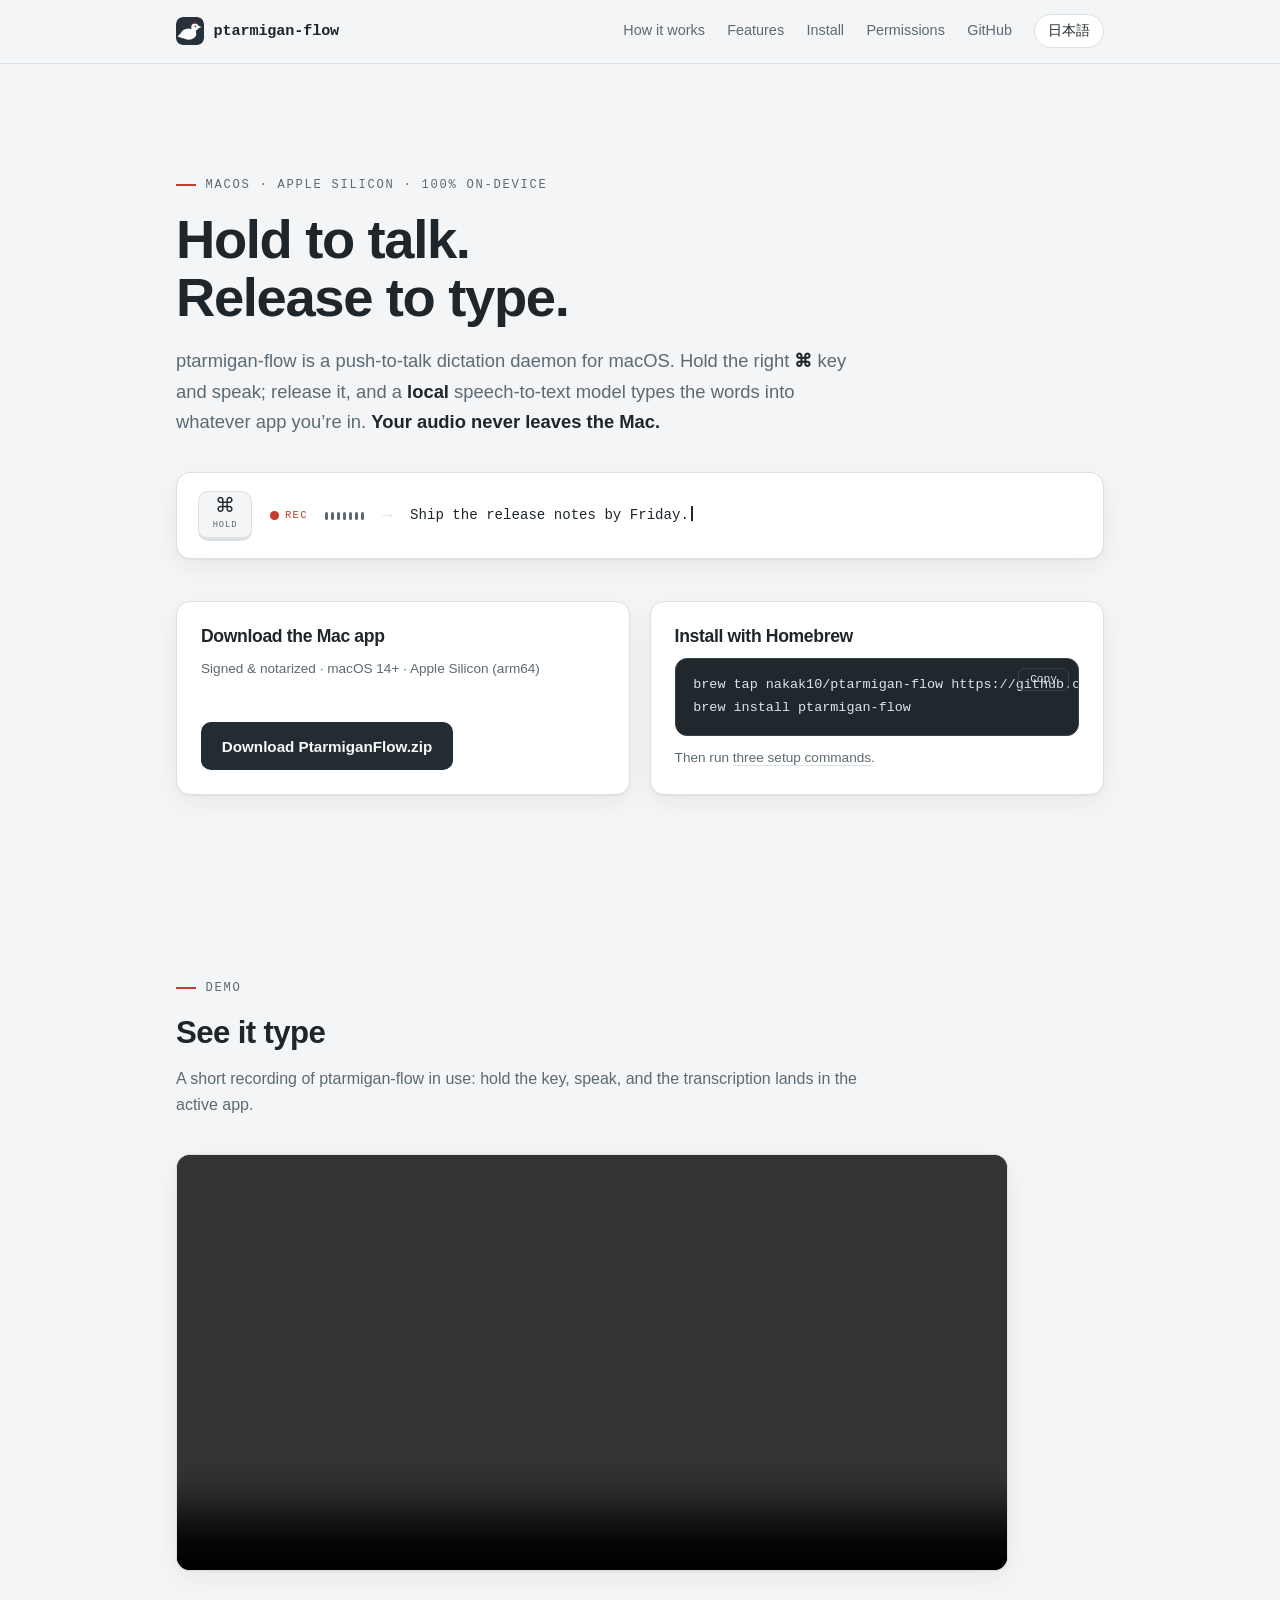
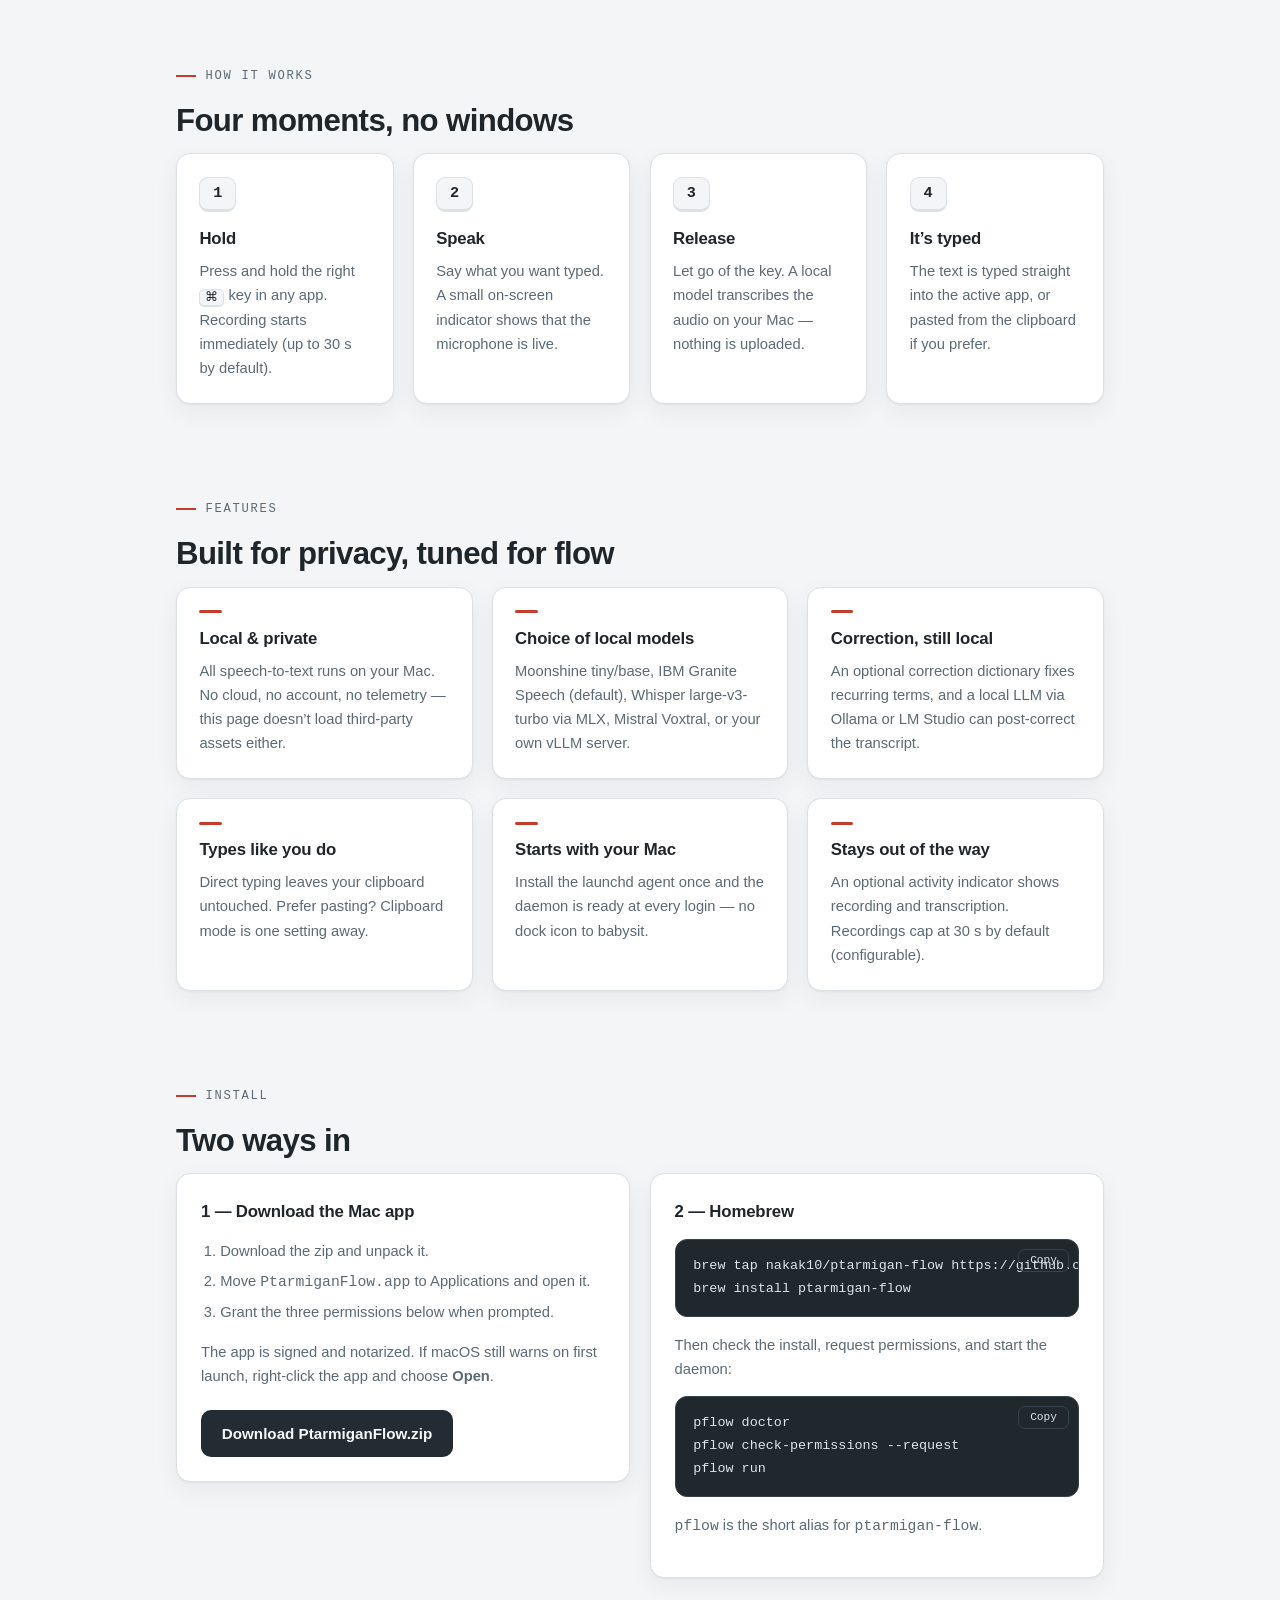
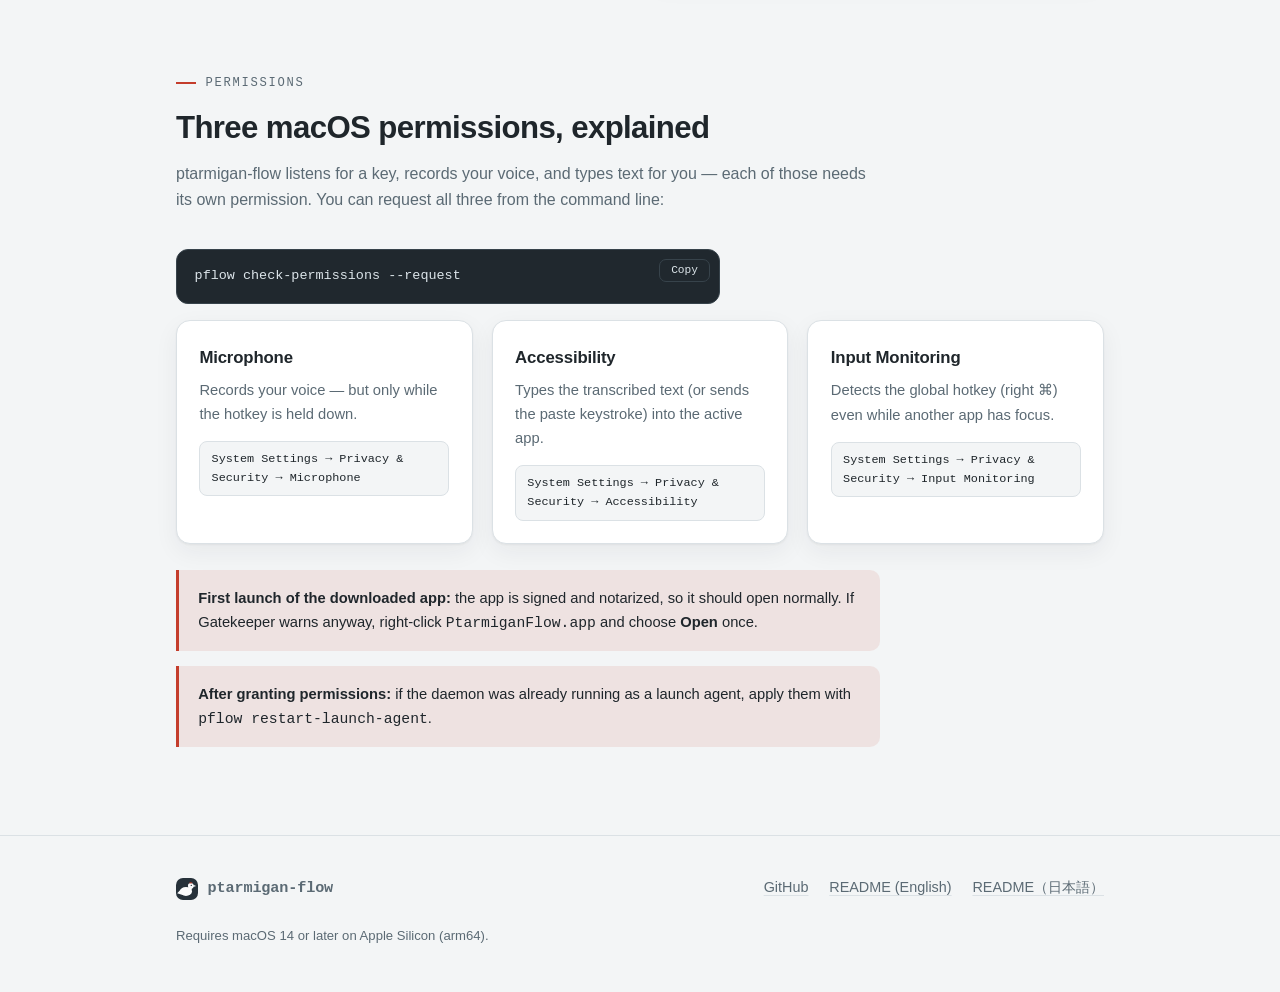
==== site/index.html @ 95426eaf "feat: add distribution site and macOS app release workflow" ====
<!DOCTYPE html>
<html lang="en">
<head>
  <meta charset="utf-8">
  <meta name="viewport" content="width=device-width, initial-scale=1">
  <title>ptarmigan-flow — push-to-talk dictation for macOS, fully on-device</title>
  <meta name="description" content="Hold a key, speak, release — a local speech-to-text model types the words into the active app. Push-to-talk dictation for macOS on Apple Silicon. Audio never leaves your Mac.">
  <meta property="og:title" content="ptarmigan-flow — push-to-talk dictation for macOS">
  <meta property="og:description" content="Hold a key, speak, release — a local speech-to-text model types the words into the active app. Audio never leaves your Mac.">
  <meta name="theme-color" media="(prefers-color-scheme: light)" content="#f3f5f6">
  <meta name="theme-color" media="(prefers-color-scheme: dark)" content="#14181b">
  <link rel="alternate" hreflang="ja" href="./ja.html">
  <link rel="alternate" hreflang="en" href="./index.html">
  <link rel="icon" type="image/svg+xml" href="./favicon.svg">
  <link rel="stylesheet" href="./styles.css">
</head>
<body>
  <a class="skip-link" href="#main">Skip to content</a>

  <header class="site-header">
    <div class="wrap header-inner">
      <a class="brand" href="./index.html">
        <svg class="logo-badge" width="28" height="28" viewBox="0 0 64 64" role="img" aria-label="ptarmigan-flow logo">
          <rect width="64" height="64" rx="14" fill="var(--badge)"/>
          <g fill="var(--badge-bird)">
            <ellipse cx="29" cy="39" rx="17.5" ry="13"/>
            <circle cx="43" cy="23" r="8.2"/>
            <path d="M31 31 L47 21 L45 37 Z"/>
            <path d="M50 19.5 L58.5 23 L50 26.5 Z"/>
            <path d="M14.5 33 L3.5 44.5 L17 49 Z"/>
          </g>
          <circle cx="44.5" cy="21.5" r="1.9" fill="var(--badge)"/>
          <path d="M37.5 14.6 Q43 10.2 48.5 14.6 Q43 17.2 37.5 14.6 Z" fill="var(--comb)"/>
        </svg>
        <span class="brand-name">ptarmigan-flow</span>
      </a>
      <nav class="site-nav" aria-label="Main">
        <a class="nav-section" href="#how">How it works</a>
        <a class="nav-section" href="#features">Features</a>
        <a class="nav-section" href="#install">Install</a>
        <a class="nav-section" href="#permissions">Permissions</a>
        <a href="https://github.com/NAKAK10/ptarmigan-flow">GitHub</a>
        <a class="lang-switch" href="./ja.html" hreflang="ja" lang="ja">日本語</a>
      </nav>
    </div>
  </header>

  <main id="main">
    <section class="hero">
      <div class="wrap">
        <p class="eyebrow">macOS · Apple Silicon · 100% on-device</p>
        <h1>Hold to talk.<br>Release to type.</h1>
        <p class="lede">ptarmigan-flow is a push-to-talk dictation daemon for macOS. Hold the right <strong>&#8984;</strong> key and speak; release it, and a <strong>local</strong> speech-to-text model types the words into whatever app you&rsquo;re in. <strong>Your audio never leaves the Mac.</strong></p>

        <div class="flow-strip" aria-hidden="true">
          <span class="keycap"><span class="keycap-glyph">&#8984;</span><span class="keycap-label">hold</span></span>
          <span class="rec"><span class="rec-dot"></span>REC</span>
          <span class="wave"><i></i><i></i><i></i><i></i><i></i><i></i><i></i></span>
          <span class="flow-arrow">&#8594;</span>
          <span class="typed"><span class="typed-text">Ship the release notes by Friday.</span><span class="caret"></span></span>
        </div>

        <div class="cta-grid">
          <div class="cta-card">
            <h2 class="cta-title">Download the Mac app</h2>
            <p class="cta-note">Signed &amp; notarized · macOS 14+ · Apple Silicon (arm64)</p>
            <a class="btn" href="https://github.com/NAKAK10/ptarmigan-flow/releases/latest/download/PtarmiganFlow-macos-arm64.zip">Download PtarmiganFlow.zip</a>
          </div>
          <div class="cta-card">
            <h2 class="cta-title">Install with Homebrew</h2>
            <div class="cmd">
              <pre><code>brew tap nakak10/ptarmigan-flow https://github.com/NAKAK10/ptarmigan-flow
brew install ptarmigan-flow</code></pre>
              <button type="button" class="copy-btn" data-done="Copied">Copy</button>
            </div>
            <p class="cta-note">Then run <a href="#install">three setup commands</a>.</p>
          </div>
        </div>
      </div>
    </section>

    <section class="section" id="demo">
      <div class="wrap">
        <p class="eyebrow">Demo</p>
        <h2>See it type</h2>
        <p class="section-intro">A short recording of ptarmigan-flow in use: hold the key, speak, and the transcription lands in the active app.</p>
        <video class="demo-video" controls preload="metadata" playsinline>
          <source src="./assets/usage-sample.mp4" type="video/mp4">
          Your browser can&rsquo;t play this video. You can watch it on <a href="https://github.com/NAKAK10/ptarmigan-flow">GitHub</a>.
        </video>
      </div>
    </section>

    <section class="section" id="how">
      <div class="wrap">
        <p class="eyebrow">How it works</p>
        <h2>Four moments, no windows</h2>
        <ol class="steps">
          <li>
            <span class="step-num" aria-hidden="true">1</span>
            <h3>Hold</h3>
            <p>Press and hold the right <kbd>&#8984;</kbd> key in any app. Recording starts immediately (up to 30&nbsp;s by default).</p>
          </li>
          <li>
            <span class="step-num" aria-hidden="true">2</span>
            <h3>Speak</h3>
            <p>Say what you want typed. A small on-screen indicator shows that the microphone is live.</p>
          </li>
          <li>
            <span class="step-num" aria-hidden="true">3</span>
            <h3>Release</h3>
            <p>Let go of the key. A local model transcribes the audio on your Mac &mdash; nothing is uploaded.</p>
          </li>
          <li>
            <span class="step-num" aria-hidden="true">4</span>
            <h3>It&rsquo;s typed</h3>
            <p>The text is typed straight into the active app, or pasted from the clipboard if you prefer.</p>
          </li>
        </ol>
      </div>
    </section>

    <section class="section" id="features">
      <div class="wrap">
        <p class="eyebrow">Features</p>
        <h2>Built for privacy, tuned for flow</h2>
        <div class="features">
          <div class="feature">
            <h3>Local &amp; private</h3>
            <p>All speech-to-text runs on your Mac. No cloud, no account, no telemetry &mdash; this page doesn&rsquo;t load third-party assets either.</p>
          </div>
          <div class="feature">
            <h3>Choice of local models</h3>
            <p>Moonshine tiny/base, IBM Granite Speech (default), Whisper large-v3-turbo via MLX, Mistral Voxtral, or your own vLLM server.</p>
          </div>
          <div class="feature">
            <h3>Correction, still local</h3>
            <p>An optional correction dictionary fixes recurring terms, and a local LLM via Ollama or LM&nbsp;Studio can post-correct the transcript.</p>
          </div>
          <div class="feature">
            <h3>Types like you do</h3>
            <p>Direct typing leaves your clipboard untouched. Prefer pasting? Clipboard mode is one setting away.</p>
          </div>
          <div class="feature">
            <h3>Starts with your Mac</h3>
            <p>Install the launchd agent once and the daemon is ready at every login &mdash; no dock icon to babysit.</p>
          </div>
          <div class="feature">
            <h3>Stays out of the way</h3>
            <p>An optional activity indicator shows recording and transcription. Recordings cap at 30&nbsp;s by default (configurable).</p>
          </div>
        </div>
      </div>
    </section>

    <section class="section" id="install">
      <div class="wrap">
        <p class="eyebrow">Install</p>
        <h2>Two ways in</h2>
        <div class="install-grid">
          <div class="install-card">
            <h3>1 &mdash; Download the Mac app</h3>
            <ol>
              <li>Download the zip and unpack it.</li>
              <li>Move <code>PtarmiganFlow.app</code> to Applications and open it.</li>
              <li>Grant the three permissions below when prompted.</li>
            </ol>
            <p>The app is signed and notarized. If macOS still warns on first launch, right-click the app and choose <strong>Open</strong>.</p>
            <a class="btn" href="https://github.com/NAKAK10/ptarmigan-flow/releases/latest/download/PtarmiganFlow-macos-arm64.zip">Download PtarmiganFlow.zip</a>
          </div>
          <div class="install-card">
            <h3>2 &mdash; Homebrew</h3>
            <div class="cmd">
              <pre><code>brew tap nakak10/ptarmigan-flow https://github.com/NAKAK10/ptarmigan-flow
brew install ptarmigan-flow</code></pre>
              <button type="button" class="copy-btn" data-done="Copied">Copy</button>
            </div>
            <p>Then check the install, request permissions, and start the daemon:</p>
            <div class="cmd">
              <pre><code>pflow doctor
pflow check-permissions --request
pflow run</code></pre>
              <button type="button" class="copy-btn" data-done="Copied">Copy</button>
            </div>
            <p><code>pflow</code> is the short alias for <code>ptarmigan-flow</code>.</p>
          </div>
        </div>
      </div>
    </section>

    <section class="section" id="permissions">
      <div class="wrap">
        <p class="eyebrow">Permissions</p>
        <h2>Three macOS permissions, explained</h2>
        <p class="section-intro">ptarmigan-flow listens for a key, records your voice, and types text for you &mdash; each of those needs its own permission. You can request all three from the command line:</p>
        <div class="cmd perm-cmd">
          <pre><code>pflow check-permissions --request</code></pre>
          <button type="button" class="copy-btn" data-done="Copied">Copy</button>
        </div>
        <div class="perm-grid">
          <div class="perm-card">
            <h3>Microphone</h3>
            <p>Records your voice &mdash; but only while the hotkey is held down.</p>
            <span class="settings-path">System Settings &#8594; Privacy &amp; Security &#8594; Microphone</span>
          </div>
          <div class="perm-card">
            <h3>Accessibility</h3>
            <p>Types the transcribed text (or sends the paste keystroke) into the active app.</p>
            <span class="settings-path">System Settings &#8594; Privacy &amp; Security &#8594; Accessibility</span>
          </div>
          <div class="perm-card">
            <h3>Input Monitoring</h3>
            <p>Detects the global hotkey (right <kbd>&#8984;</kbd>) even while another app has focus.</p>
            <span class="settings-path">System Settings &#8594; Privacy &amp; Security &#8594; Input Monitoring</span>
          </div>
        </div>
        <div class="note">
          <p><strong>First launch of the downloaded app:</strong> the app is signed and notarized, so it should open normally. If Gatekeeper warns anyway, right-click <code>PtarmiganFlow.app</code> and choose <strong>Open</strong> once.</p>
        </div>
        <div class="note">
          <p><strong>After granting permissions:</strong> if the daemon was already running as a launch agent, apply them with <code>pflow restart-launch-agent</code>.</p>
        </div>
      </div>
    </section>
  </main>

  <footer class="site-footer">
    <div class="wrap footer-inner">
      <div class="footer-brand">
        <svg class="logo-badge" width="22" height="22" viewBox="0 0 64 64" aria-hidden="true">
          <rect width="64" height="64" rx="14" fill="var(--badge)"/>
          <g fill="var(--badge-bird)">
            <ellipse cx="29" cy="39" rx="17.5" ry="13"/>
            <circle cx="43" cy="23" r="8.2"/>
            <path d="M31 31 L47 21 L45 37 Z"/>
            <path d="M50 19.5 L58.5 23 L50 26.5 Z"/>
            <path d="M14.5 33 L3.5 44.5 L17 49 Z"/>
          </g>
          <circle cx="44.5" cy="21.5" r="1.9" fill="var(--badge)"/>
          <path d="M37.5 14.6 Q43 10.2 48.5 14.6 Q43 17.2 37.5 14.6 Z" fill="var(--comb)"/>
        </svg>
        <span class="brand-name">ptarmigan-flow</span>
      </div>
      <ul class="footer-links">
        <li><a href="https://github.com/NAKAK10/ptarmigan-flow">GitHub</a></li>
        <li><a href="https://github.com/NAKAK10/ptarmigan-flow/blob/main/README.md">README (English)</a></li>
        <li><a href="https://github.com/NAKAK10/ptarmigan-flow/blob/main/README.ja.md" hreflang="ja">README（日本語）</a></li>
      </ul>
      <p class="footer-note">Requires macOS 14 or later on Apple Silicon (arm64).</p>
    </div>
  </footer>

  <script src="./script.js"></script>
</body>
</html>
---- site/styles.css ----
/* ptarmigan-flow — landing page styles
   Palette: snowfield / granite / slate, one accent: the ptarmigan's red eye-comb.
   No frameworks, no webfonts, no third-party anything. */

:root {
  --snow: #f3f5f6;
  --paper: #ffffff;
  --ink: #1f262b;
  --slate: #5b6a74;
  --scree: #dbe1e5;
  --comb: #c43d2c;
  --comb-soft: rgba(196, 61, 44, 0.1);
  --btn-bg: #232c33;
  --btn-fg: #f6f8f9;
  --code-bg: #20282e;
  --code-fg: #dce5ea;
  --code-line: #37434b;
  --badge: #26313a;
  --badge-bird: #fafbfc;
  --card-shadow: 0 1px 2px rgba(31, 38, 43, 0.05), 0 8px 24px rgba(31, 38, 43, 0.06);
  --font-sans: -apple-system, BlinkMacSystemFont, "Segoe UI", "Hiragino Sans",
    "Hiragino Kaku Gothic ProN", "Yu Gothic UI", Meiryo, sans-serif;
  --font-mono: ui-monospace, "SF Mono", SFMono-Regular, Menlo, Consolas, monospace;
}

@media (prefers-color-scheme: dark) {
  :root {
    --snow: #14181b;
    --paper: #1c2226;
    --ink: #e8ecee;
    --slate: #93a1aa;
    --scree: #2b343b;
    --comb: #e0563f;
    --comb-soft: rgba(224, 86, 63, 0.14);
    --btn-bg: #e8ecee;
    --btn-fg: #161a1d;
    --code-bg: #11161a;
    --code-fg: #d5dee3;
    --code-line: #2b343b;
    --badge: #33414c;
    --badge-bird: #fafbfc;
    --card-shadow: 0 1px 2px rgba(0, 0, 0, 0.4), 0 8px 24px rgba(0, 0, 0, 0.35);
  }
}

* {
  box-sizing: border-box;
}

html {
  scroll-behavior: smooth;
}

body {
  margin: 0;
  background: var(--snow);
  color: var(--ink);
  font-family: var(--font-sans);
  font-size: 1rem;
  line-height: 1.65;
  -webkit-font-smoothing: antialiased;
  text-rendering: optimizeLegibility;
}

a {
  color: inherit;
  text-decoration: underline;
  text-decoration-color: var(--scree);
  text-underline-offset: 0.2em;
}

a:hover {
  text-decoration-color: var(--comb);
}

:focus-visible {
  outline: 2px solid var(--comb);
  outline-offset: 3px;
  border-radius: 4px;
}

code,
pre,
kbd {
  font-family: var(--font-mono);
}

.wrap {
  max-width: 62rem;
  margin-inline: auto;
  padding-inline: clamp(1.1rem, 4vw, 2rem);
}

.skip-link {
  position: absolute;
  left: -200vw;
  top: 0.5rem;
  background: var(--paper);
  padding: 0.5rem 1rem;
  border-radius: 8px;
  z-index: 10;
}

.skip-link:focus {
  left: 0.5rem;
}

/* ---------- header ---------- */

.site-header {
  border-bottom: 1px solid var(--scree);
  background: var(--snow);
}

.header-inner {
  display: flex;
  align-items: center;
  justify-content: space-between;
  gap: 1rem;
  padding-block: 0.9rem;
}

.brand {
  display: inline-flex;
  align-items: center;
  gap: 0.6rem;
  text-decoration: none;
}

.brand-name {
  font-family: var(--font-mono);
  font-size: 0.95rem;
  font-weight: 600;
  letter-spacing: -0.01em;
}

.logo-badge {
  display: block;
  border-radius: 7px;
}

.site-nav {
  display: flex;
  align-items: center;
  gap: clamp(0.8rem, 2.2vw, 1.4rem);
  font-size: 0.9rem;
}

.site-nav a {
  text-decoration: none;
  color: var(--slate);
}

.site-nav a:hover {
  color: var(--ink);
}

.lang-switch {
  border: 1px solid var(--scree);
  border-radius: 999px;
  padding: 0.25rem 0.8rem;
  color: var(--ink) !important;
  background: var(--paper);
}

.lang-switch:hover {
  border-color: var(--comb);
}

@media (max-width: 720px) {
  .site-nav .nav-section {
    display: none;
  }
}

/* ---------- shared section chrome ---------- */

.section {
  padding-block: clamp(3rem, 8vw, 5.5rem);
}

.section + .section {
  padding-top: 0;
}

.eyebrow {
  display: inline-flex;
  align-items: center;
  gap: 0.6rem;
  margin: 0 0 1rem;
  font-family: var(--font-mono);
  font-size: 0.76rem;
  font-weight: 500;
  letter-spacing: 0.14em;
  text-transform: uppercase;
  color: var(--slate);
}

.eyebrow::before {
  content: "";
  width: 1.25rem;
  height: 2px;
  background: var(--comb);
}

h1 {
  margin: 0 0 1.2rem;
  font-size: clamp(2.15rem, 6.5vw, 3.4rem);
  font-weight: 750;
  letter-spacing: -0.025em;
  line-height: 1.07;
}

h2 {
  margin: 0 0 0.9rem;
  font-size: clamp(1.45rem, 3.5vw, 1.95rem);
  font-weight: 700;
  letter-spacing: -0.02em;
  line-height: 1.2;
}

h3 {
  margin: 0 0 0.4rem;
  font-size: 1.05rem;
  font-weight: 650;
  letter-spacing: -0.01em;
}

.section-intro {
  max-width: 44rem;
  margin: 0 0 2.2rem;
  color: var(--slate);
}

/* ---------- hero ---------- */

.hero {
  padding-block: clamp(3.5rem, 9vw, 6.5rem) clamp(3rem, 8vw, 5.5rem);
}

.lede {
  max-width: 42rem;
  margin: 0 0 2.2rem;
  font-size: clamp(1.02rem, 2vw, 1.15rem);
  color: var(--slate);
}

.lede strong {
  color: var(--ink);
}

/* the signature: hold-key → wave → typed text */

.flow-strip {
  display: flex;
  flex-wrap: wrap;
  align-items: center;
  gap: 0.9rem 1.1rem;
  margin: 0 0 2.6rem;
  padding: 1.1rem 1.3rem;
  border: 1px solid var(--scree);
  border-radius: 14px;
  background: var(--paper);
  box-shadow: var(--card-shadow);
  font-family: var(--font-mono);
}

.keycap {
  display: inline-flex;
  flex-direction: column;
  align-items: center;
  justify-content: center;
  width: 3.4rem;
  height: 3.1rem;
  border: 1px solid var(--scree);
  border-bottom-width: 4px;
  border-radius: 10px;
  background: var(--snow);
  animation: keypress 3.6s ease-in-out infinite;
}

.keycap-glyph {
  font-size: 1.25rem;
  line-height: 1.1;
}

.keycap-label {
  font-size: 0.55rem;
  letter-spacing: 0.1em;
  text-transform: uppercase;
  color: var(--slate);
}

@keyframes keypress {
  0%,
  12%,
  88%,
  100% {
    transform: translateY(0);
    border-bottom-width: 4px;
  }
  20%,
  80% {
    transform: translateY(2px);
    border-bottom-width: 2px;
  }
}

.rec {
  display: inline-flex;
  align-items: center;
  gap: 0.4rem;
  font-size: 0.66rem;
  letter-spacing: 0.12em;
  color: var(--comb);
}

.rec-dot {
  width: 0.55rem;
  height: 0.55rem;
  border-radius: 50%;
  background: var(--comb);
  animation: recpulse 1.4s ease-in-out infinite;
}

@keyframes recpulse {
  0%,
  100% {
    opacity: 1;
    transform: scale(1);
  }
  50% {
    opacity: 0.35;
    transform: scale(0.78);
  }
}

.wave {
  display: inline-flex;
  align-items: center;
  gap: 3px;
  height: 1.6rem;
}

.wave i {
  display: block;
  width: 3px;
  border-radius: 2px;
  background: var(--slate);
  height: 30%;
  animation: wavebar 1.1s ease-in-out infinite;
}

.wave i:nth-child(1) { animation-delay: 0s; }
.wave i:nth-child(2) { animation-delay: 0.12s; }
.wave i:nth-child(3) { animation-delay: 0.24s; }
.wave i:nth-child(4) { animation-delay: 0.36s; }
.wave i:nth-child(5) { animation-delay: 0.2s; }
.wave i:nth-child(6) { animation-delay: 0.08s; }
.wave i:nth-child(7) { animation-delay: 0.3s; }

@keyframes wavebar {
  0%,
  100% {
    height: 25%;
  }
  50% {
    height: 95%;
  }
}

.flow-arrow {
  color: var(--scree);
  font-size: 1.1rem;
}

.typed {
  display: inline-flex;
  align-items: baseline;
  min-width: 0;
  font-size: 0.88rem;
}

.typed-text {
  display: inline-block;
  overflow: hidden;
  white-space: nowrap;
  max-width: 40ch;
  animation: typing 7s steps(36, end) infinite;
}

@keyframes typing {
  0%,
  8% {
    max-width: 0;
  }
  62%,
  100% {
    max-width: 40ch;
  }
}

.caret {
  display: inline-block;
  width: 2px;
  height: 1.05em;
  margin-left: 2px;
  background: var(--ink);
  transform: translateY(0.15em);
  animation: blink 1s steps(1) infinite;
}

@keyframes blink {
  50% {
    opacity: 0;
  }
}

/* ---------- CTA cards (two equal install paths) ---------- */

.cta-grid {
  display: grid;
  grid-template-columns: repeat(auto-fit, minmax(min(100%, 19rem), 1fr));
  gap: 1.2rem;
}

.cta-card {
  display: flex;
  flex-direction: column;
  gap: 0.7rem;
  padding: 1.5rem;
  border: 1px solid var(--scree);
  border-radius: 14px;
  background: var(--paper);
  box-shadow: var(--card-shadow);
}

.cta-title {
  margin: 0;
  font-size: 1.1rem;
}

.cta-note {
  margin: 0;
  font-size: 0.85rem;
  color: var(--slate);
}

.cta-card .cmd {
  margin: 0;
}

.btn {
  display: inline-block;
  align-self: flex-start;
  margin-top: auto;
  padding: 0.7rem 1.3rem;
  border-radius: 10px;
  font-weight: 600;
  font-size: 0.95rem;
  text-decoration: none;
  background: var(--btn-bg);
  color: var(--btn-fg);
  transition: transform 0.12s ease, box-shadow 0.12s ease;
}

.btn:hover {
  transform: translateY(-1px);
  box-shadow: 0 6px 16px rgba(31, 38, 43, 0.2);
}

/* ---------- command blocks ---------- */

.cmd {
  position: relative;
  margin: 0 0 1rem;
  border-radius: 12px;
  background: var(--code-bg);
  border: 1px solid var(--code-line);
}

.cmd pre {
  margin: 0;
  padding: 0.95rem 5.4rem 0.95rem 1.1rem;
  overflow-x: auto;
  font-size: 0.84rem;
  line-height: 1.7;
  color: var(--code-fg);
}

.copy-btn {
  position: absolute;
  top: 0.55rem;
  right: 0.55rem;
  padding: 0.28rem 0.7rem;
  border: 1px solid var(--code-line);
  border-radius: 7px;
  background: transparent;
  color: var(--code-fg);
  font-family: var(--font-mono);
  font-size: 0.7rem;
  cursor: pointer;
}

.copy-btn:hover {
  border-color: var(--code-fg);
}

.copy-btn.copied {
  color: #8fd6a4;
  border-color: #8fd6a4;
}

/* ---------- demo video ---------- */

.demo-video {
  display: block;
  width: 100%;
  max-width: 52rem;
  border: 1px solid var(--scree);
  border-radius: 14px;
  background: var(--code-bg);
  box-shadow: var(--card-shadow);
}

/* ---------- how it works ---------- */

.steps {
  list-style: none;
  margin: 0;
  padding: 0;
  display: grid;
  grid-template-columns: repeat(auto-fit, minmax(min(100%, 13rem), 1fr));
  gap: 1.2rem;
}

.steps li {
  padding: 1.4rem;
  border: 1px solid var(--scree);
  border-radius: 14px;
  background: var(--paper);
  box-shadow: var(--card-shadow);
}

.step-num {
  display: inline-grid;
  place-items: center;
  width: 2.3rem;
  height: 2.2rem;
  margin-bottom: 0.8rem;
  border: 1px solid var(--scree);
  border-bottom-width: 3px;
  border-radius: 9px;
  background: var(--snow);
  font-family: var(--font-mono);
  font-size: 0.95rem;
  font-weight: 600;
}

.steps p {
  margin: 0;
  font-size: 0.92rem;
  color: var(--slate);
}

.steps kbd {
  padding: 0.05em 0.4em;
  border: 1px solid var(--scree);
  border-bottom-width: 2px;
  border-radius: 5px;
  background: var(--snow);
  font-size: 0.85em;
  color: var(--ink);
}

/* ---------- features ---------- */

.features {
  display: grid;
  grid-template-columns: repeat(auto-fit, minmax(min(100%, 16rem), 1fr));
  gap: 1.2rem;
}

.feature {
  padding: 1.4rem;
  border: 1px solid var(--scree);
  border-radius: 14px;
  background: var(--paper);
  box-shadow: var(--card-shadow);
}

.feature h3::before {
  content: "";
  display: block;
  width: 1.4rem;
  height: 3px;
  margin-bottom: 0.7rem;
  border-radius: 2px;
  background: var(--comb);
}

.feature p {
  margin: 0;
  font-size: 0.92rem;
  color: var(--slate);
}

/* ---------- install ---------- */

.install-grid {
  display: grid;
  grid-template-columns: repeat(auto-fit, minmax(min(100%, 19rem), 1fr));
  gap: 1.2rem;
  align-items: start;
}

.install-card {
  padding: 1.5rem;
  border: 1px solid var(--scree);
  border-radius: 14px;
  background: var(--paper);
  box-shadow: var(--card-shadow);
}

.install-card h3 {
  margin-bottom: 0.8rem;
}

.install-card p {
  font-size: 0.92rem;
  color: var(--slate);
}

.install-card .btn {
  margin-top: 0.4rem;
}

.install-card ol {
  margin: 0 0 1rem;
  padding-left: 1.2rem;
  font-size: 0.92rem;
  color: var(--slate);
}

.install-card ol li {
  margin-bottom: 0.35rem;
}

/* ---------- permissions ---------- */

.perm-cmd {
  max-width: 34rem;
}

.perm-grid {
  display: grid;
  grid-template-columns: repeat(auto-fit, minmax(min(100%, 16rem), 1fr));
  gap: 1.2rem;
  margin-bottom: 1.6rem;
}

.perm-card {
  padding: 1.4rem;
  border: 1px solid var(--scree);
  border-radius: 14px;
  background: var(--paper);
  box-shadow: var(--card-shadow);
}

.perm-card p {
  margin: 0 0 0.9rem;
  font-size: 0.92rem;
  color: var(--slate);
}

.settings-path {
  display: block;
  padding: 0.5rem 0.7rem;
  border-radius: 8px;
  background: var(--snow);
  border: 1px solid var(--scree);
  font-family: var(--font-mono);
  font-size: 0.74rem;
  line-height: 1.6;
  color: var(--ink);
}

.note {
  max-width: 44rem;
  padding: 1rem 1.2rem;
  border-left: 3px solid var(--comb);
  border-radius: 0 10px 10px 0;
  background: var(--comb-soft);
  font-size: 0.92rem;
}

.note p {
  margin: 0;
}

.note + .note {
  margin-top: 0.9rem;
}

/* ---------- footer ---------- */

.site-footer {
  border-top: 1px solid var(--scree);
  padding-block: 2.5rem 3rem;
  font-size: 0.9rem;
  color: var(--slate);
}

.footer-inner {
  display: flex;
  flex-wrap: wrap;
  align-items: flex-start;
  justify-content: space-between;
  gap: 1.5rem;
}

.footer-brand {
  display: inline-flex;
  align-items: center;
  gap: 0.6rem;
}

.footer-links {
  list-style: none;
  display: flex;
  flex-wrap: wrap;
  gap: 1.3rem;
  margin: 0;
  padding: 0;
}

.footer-note {
  width: 100%;
  margin: 0;
  font-size: 0.82rem;
}

/* ---------- motion & small screens ---------- */

@media (prefers-reduced-motion: reduce) {
  html {
    scroll-behavior: auto;
  }

  .keycap,
  .rec-dot,
  .wave i,
  .typed-text,
  .caret {
    animation: none;
  }

  .btn {
    transition: none;
  }
}

@media (max-width: 420px) {
  .flow-strip {
    padding: 0.9rem 1rem;
    gap: 0.7rem;
  }

  .flow-arrow {
    display: none;
  }

  .cmd pre {
    padding-right: 1.1rem;
    padding-top: 2.4rem;
  }
}
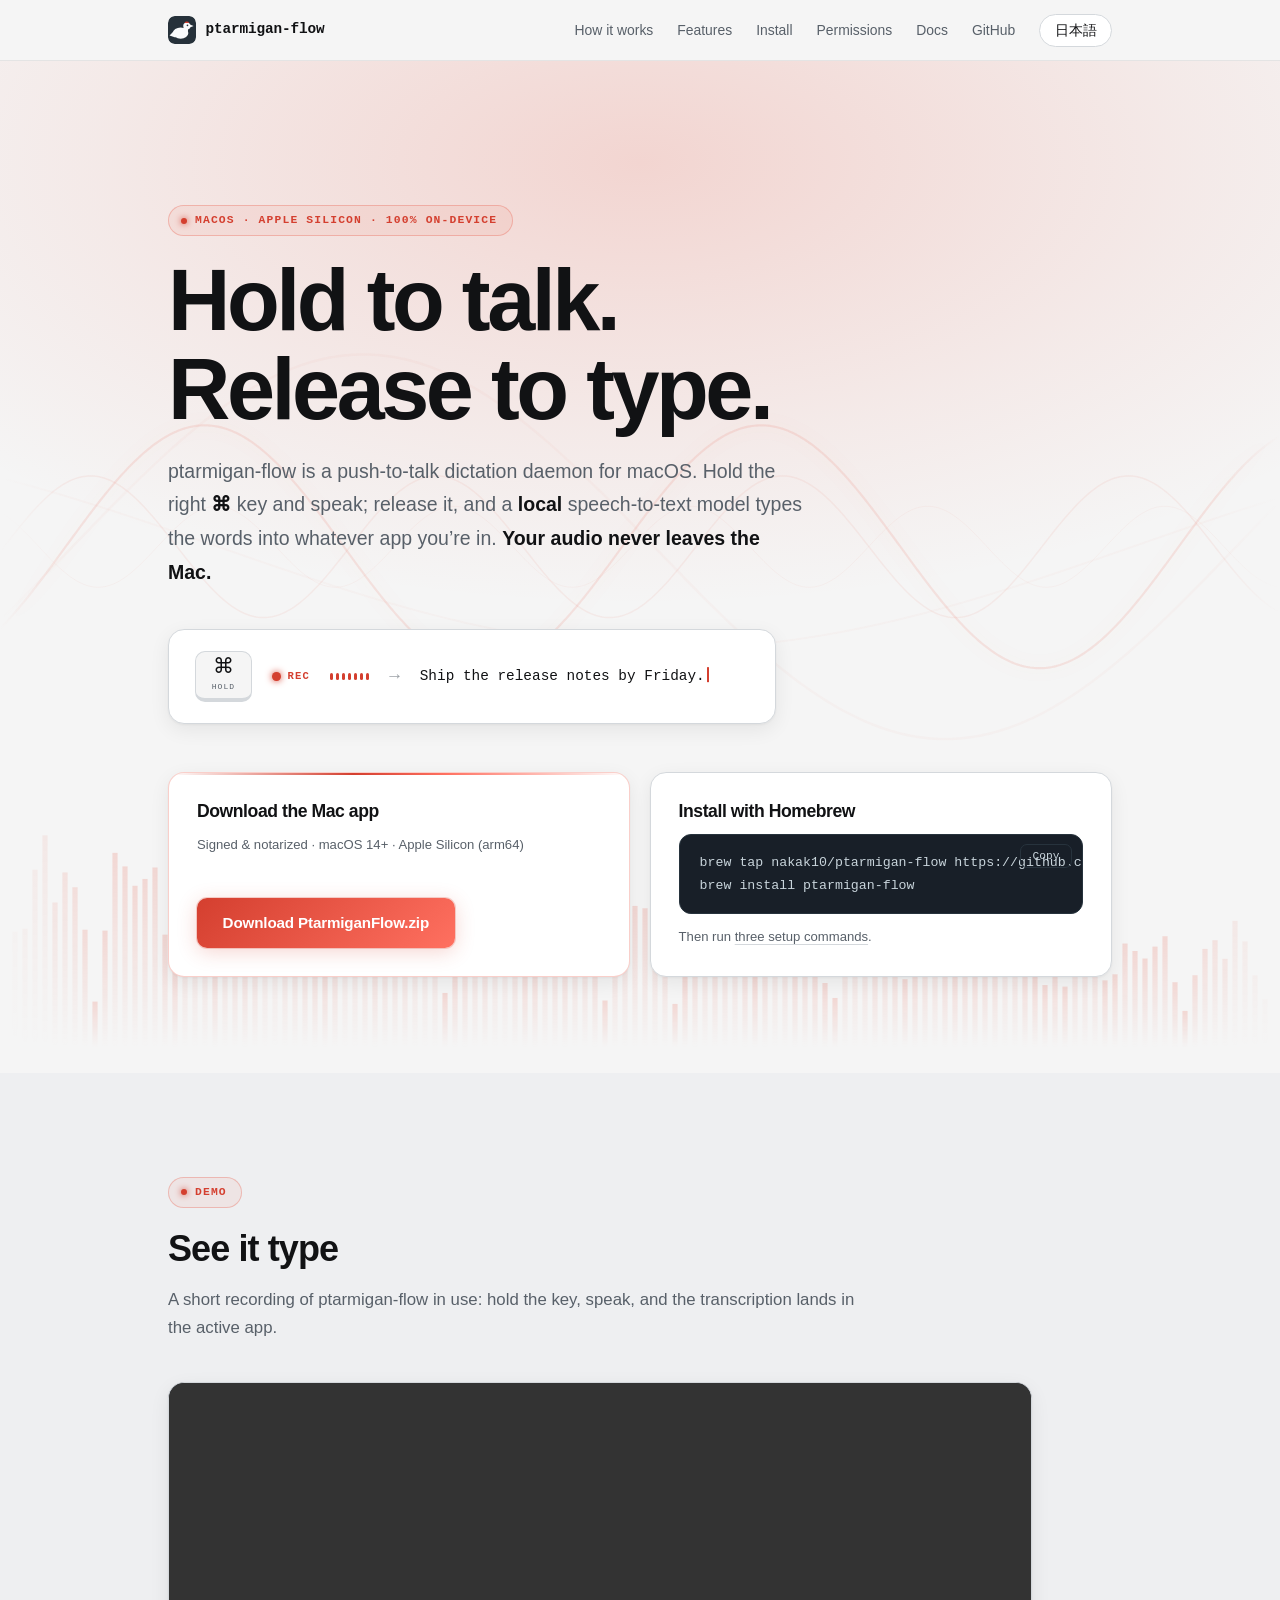
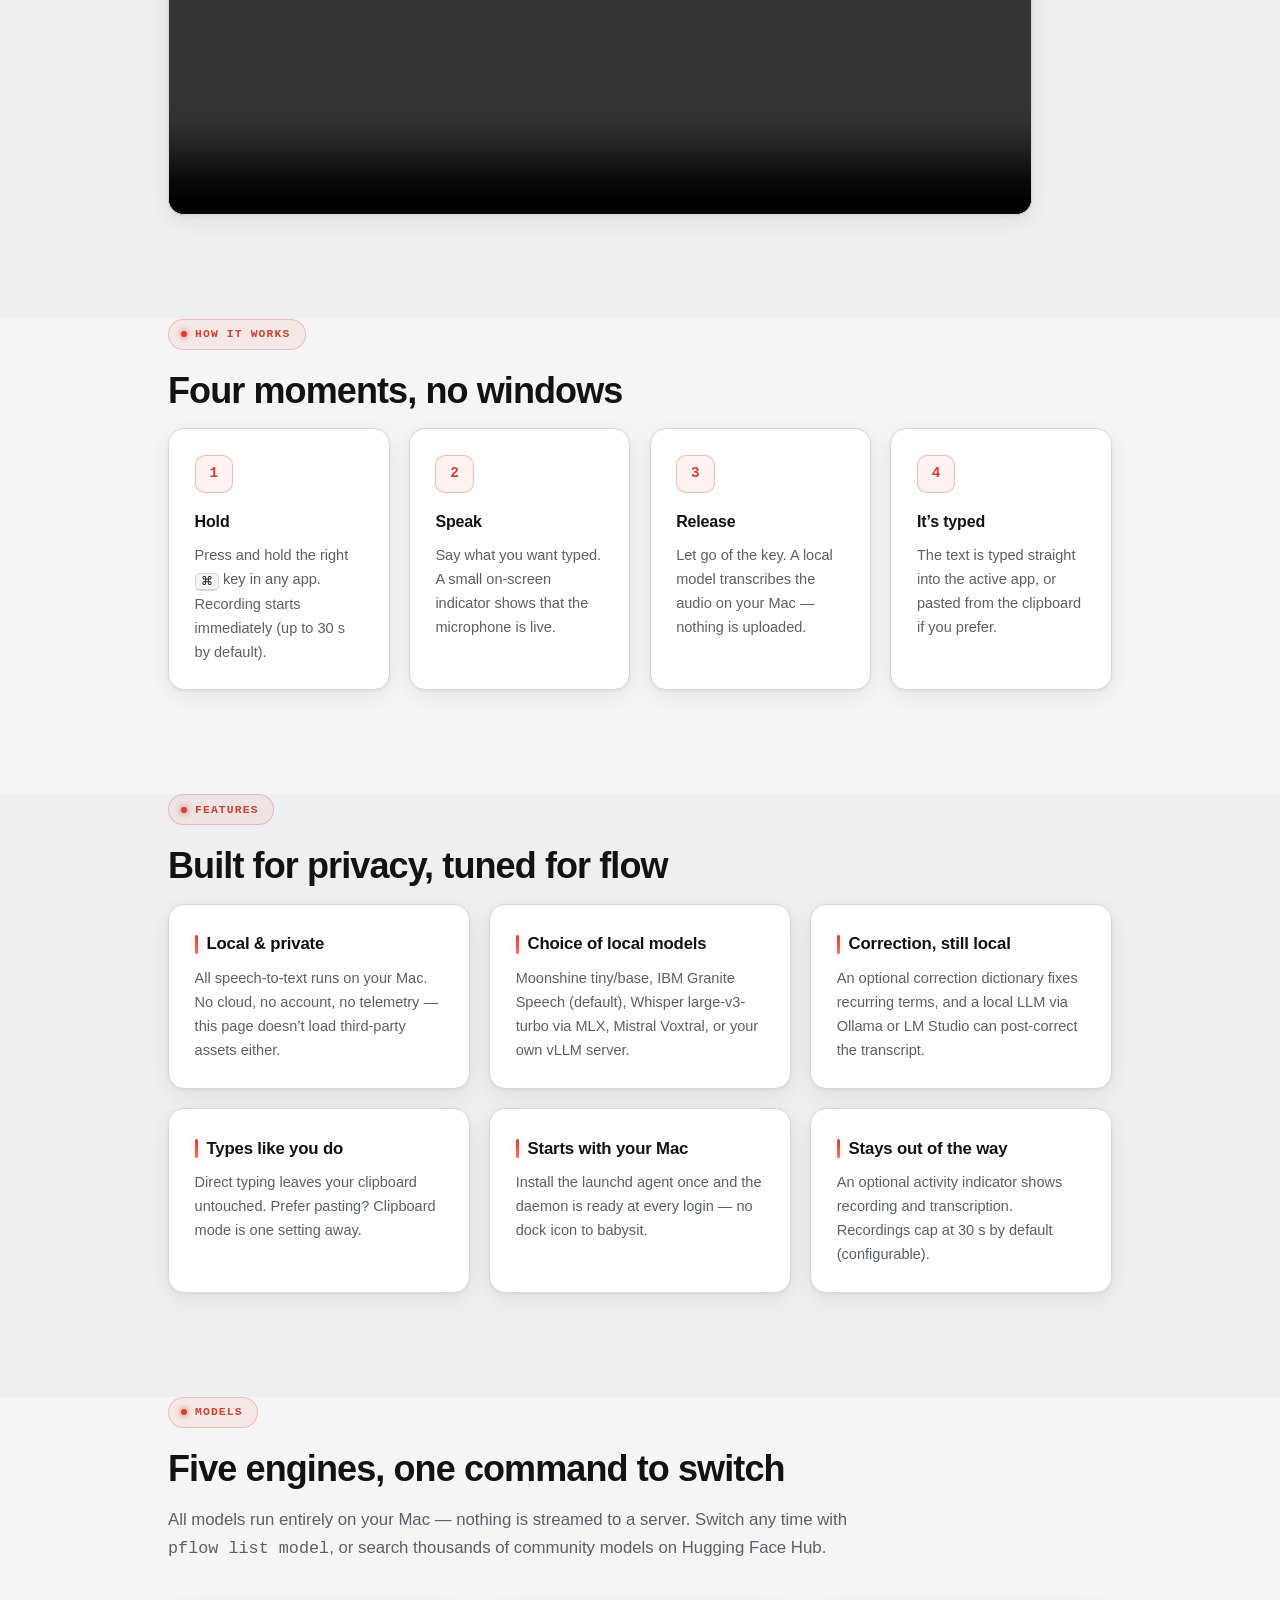
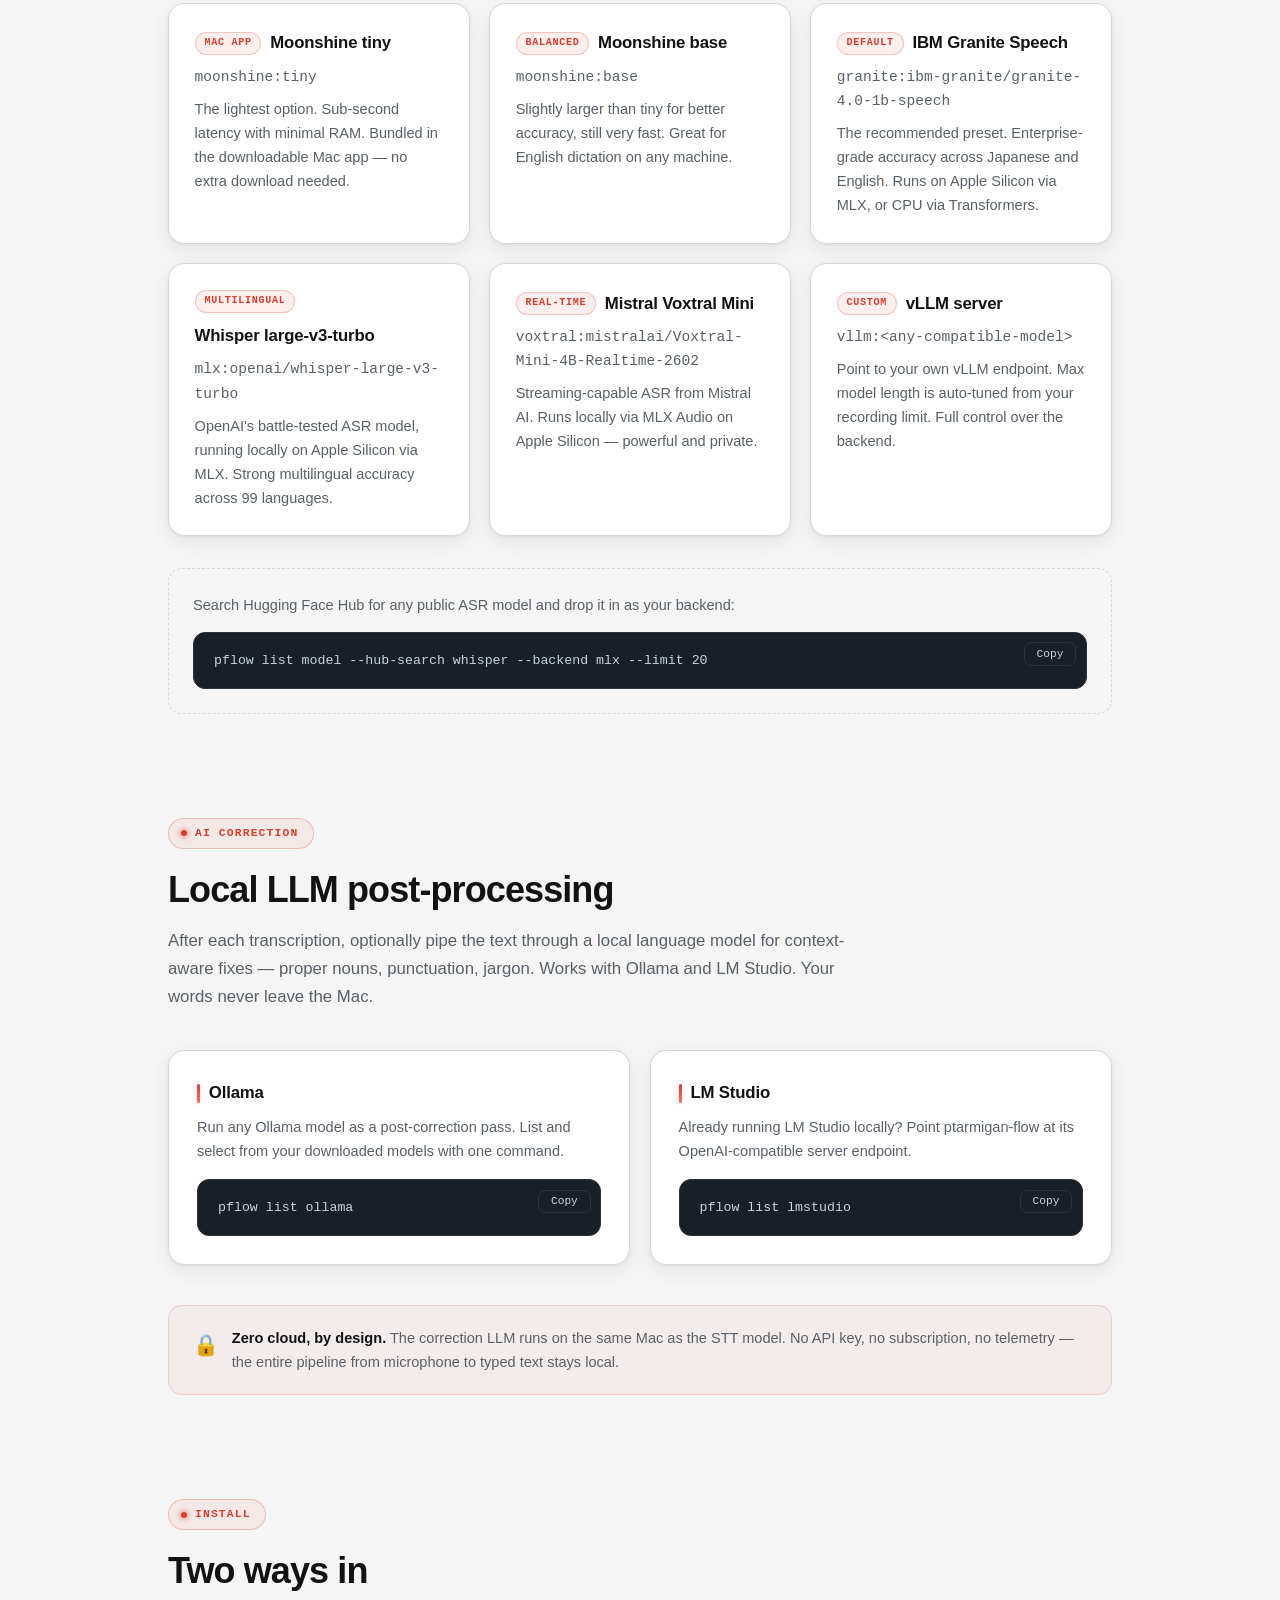
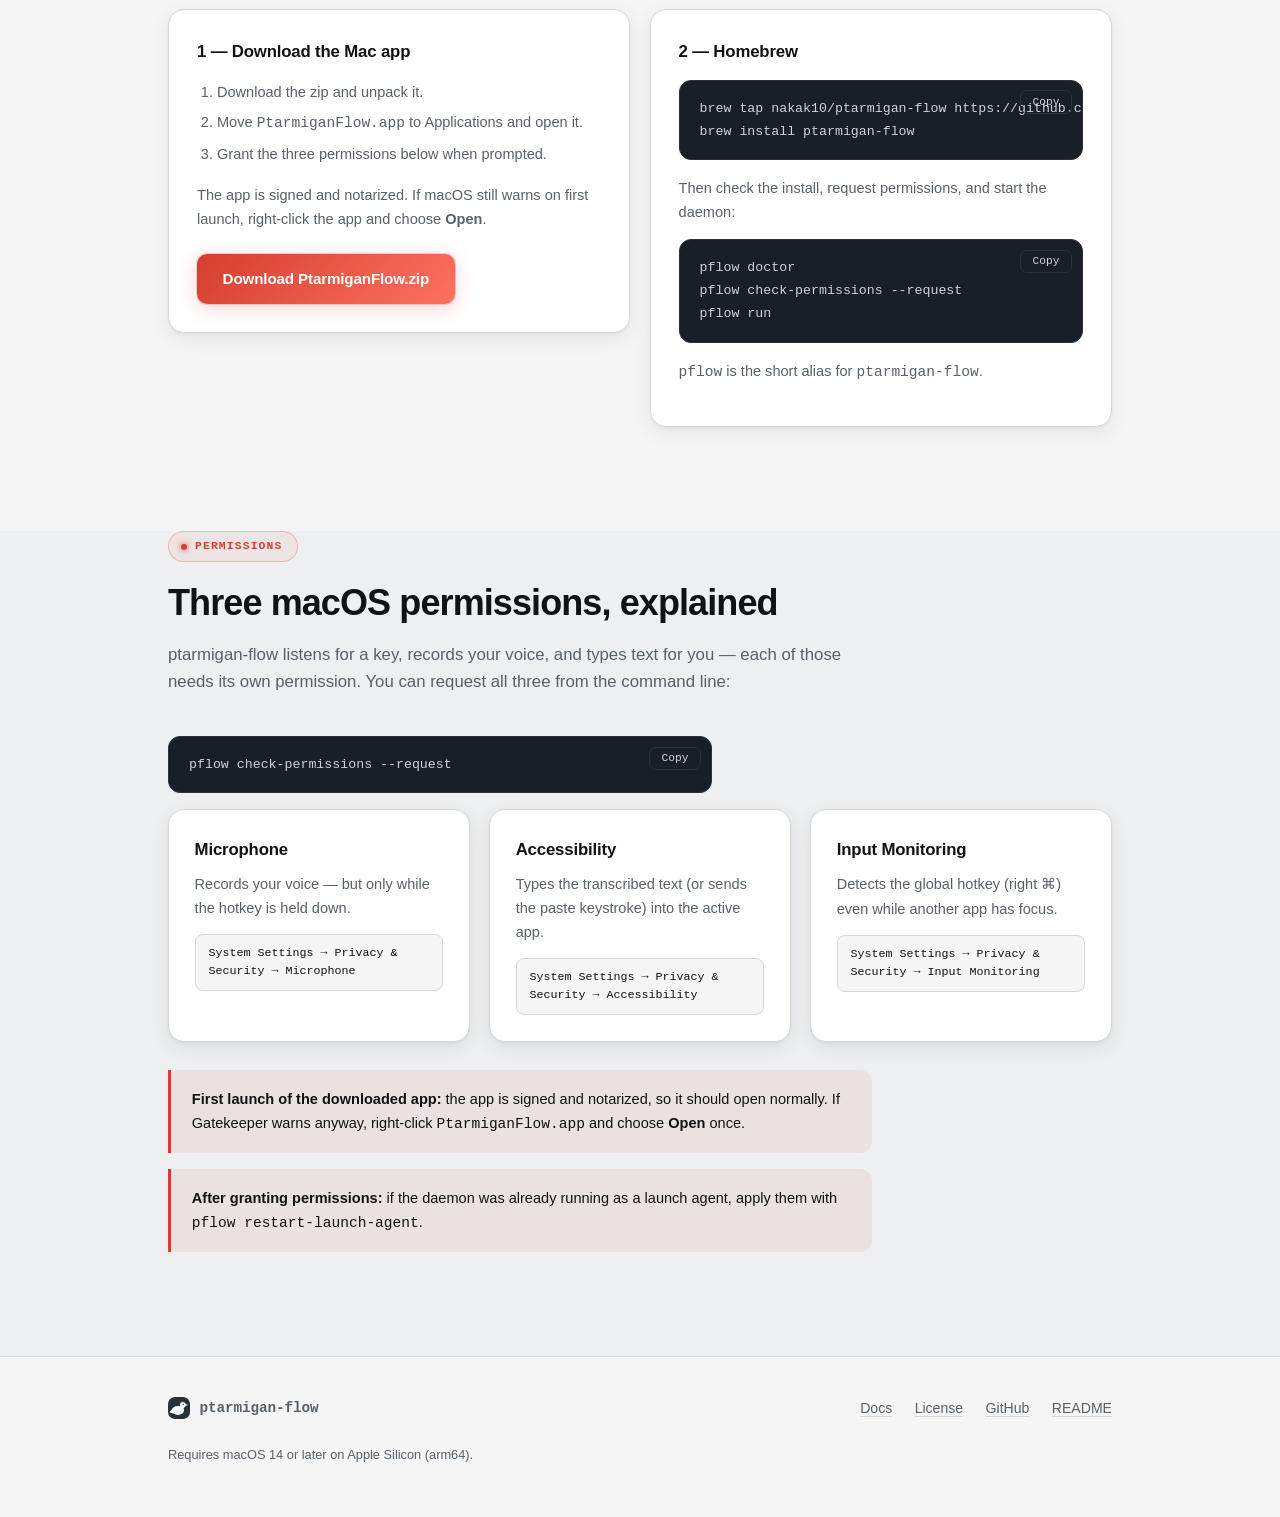
==== commit 266f182a: "feat(site): LP を Dark Signal デザインに全面リニューアル - ヒーローに canvas ベースの音声波形アニメーション（5層正弦波 + スペクトラムバー） - 赤グロウ強化" ====
--- a/site/index.html
+++ b/site/index.html
@@ -39,6 +39,7 @@
         <a class="nav-section" href="#features">Features</a>
         <a class="nav-section" href="#install">Install</a>
         <a class="nav-section" href="#permissions">Permissions</a>
+        <a href="./docs.html">Docs</a>
         <a href="https://github.com/NAKAK10/ptarmigan-flow">GitHub</a>
         <a class="lang-switch" href="./ja.html" hreflang="ja" lang="ja">日本語</a>
       </nav>
@@ -47,6 +48,7 @@
 
   <main id="main">
     <section class="hero">
+      <canvas class="hero-canvas" aria-hidden="true"></canvas>
       <div class="wrap">
         <p class="eyebrow">macOS · Apple Silicon · 100% on-device</p>
         <h1>Hold to talk.<br>Release to type.</h1>
@@ -153,6 +155,100 @@
       </div>
     </section>
 
+    <section class="section" id="models">
+      <div class="wrap">
+        <p class="eyebrow">Models</p>
+        <h2>Five engines, one command to switch</h2>
+        <p class="section-intro">All models run entirely on your Mac — nothing is streamed to a server. Switch any time with <code>pflow list model</code>, or search thousands of community models on Hugging Face Hub.</p>
+        <div class="model-grid">
+          <div class="model-card">
+            <div class="model-header">
+              <span class="model-badge">Mac App</span>
+              <h3>Moonshine tiny</h3>
+            </div>
+            <p class="model-id"><code>moonshine:tiny</code></p>
+            <p>The lightest option. Sub-second latency with minimal RAM. Bundled in the downloadable Mac app — no extra download needed.</p>
+          </div>
+          <div class="model-card">
+            <div class="model-header">
+              <span class="model-badge">Balanced</span>
+              <h3>Moonshine base</h3>
+            </div>
+            <p class="model-id"><code>moonshine:base</code></p>
+            <p>Slightly larger than tiny for better accuracy, still very fast. Great for English dictation on any machine.</p>
+          </div>
+          <div class="model-card">
+            <div class="model-header">
+              <span class="model-badge">Default</span>
+              <h3>IBM Granite Speech</h3>
+            </div>
+            <p class="model-id"><code>granite:ibm-granite/granite-4.0-1b-speech</code></p>
+            <p>The recommended preset. Enterprise-grade accuracy across Japanese and English. Runs on Apple Silicon via MLX, or CPU via Transformers.</p>
+          </div>
+          <div class="model-card">
+            <div class="model-header">
+              <span class="model-badge">Multilingual</span>
+              <h3>Whisper large-v3-turbo</h3>
+            </div>
+            <p class="model-id"><code>mlx:openai/whisper-large-v3-turbo</code></p>
+            <p>OpenAI's battle-tested ASR model, running locally on Apple Silicon via MLX. Strong multilingual accuracy across 99 languages.</p>
+          </div>
+          <div class="model-card">
+            <div class="model-header">
+              <span class="model-badge">Real-time</span>
+              <h3>Mistral Voxtral Mini</h3>
+            </div>
+            <p class="model-id"><code>voxtral:mistralai/Voxtral-Mini-4B-Realtime-2602</code></p>
+            <p>Streaming-capable ASR from Mistral AI. Runs locally via MLX Audio on Apple Silicon — powerful and private.</p>
+          </div>
+          <div class="model-card">
+            <div class="model-header">
+              <span class="model-badge">Custom</span>
+              <h3>vLLM server</h3>
+            </div>
+            <p class="model-id"><code>vllm:&lt;any-compatible-model&gt;</code></p>
+            <p>Point to your own vLLM endpoint. Max model length is auto-tuned from your recording limit. Full control over the backend.</p>
+          </div>
+        </div>
+        <div class="model-hub-hint">
+          <p>Search Hugging Face Hub for any public ASR model and drop it in as your backend:</p>
+          <div class="cmd">
+            <pre><code>pflow list model --hub-search whisper --backend mlx --limit 20</code></pre>
+            <button type="button" class="copy-btn" data-done="Copied">Copy</button>
+          </div>
+        </div>
+      </div>
+    </section>
+
+    <section class="section" id="ai-correction">
+      <div class="wrap">
+        <p class="eyebrow">AI Correction</p>
+        <h2>Local LLM post-processing</h2>
+        <p class="section-intro">After each transcription, optionally pipe the text through a local language model for context-aware fixes — proper nouns, punctuation, jargon. Works with Ollama and LM Studio. Your words never leave the Mac.</p>
+        <div class="correction-grid">
+          <div class="correction-card">
+            <h3>Ollama</h3>
+            <p>Run any Ollama model as a post-correction pass. List and select from your downloaded models with one command.</p>
+            <div class="cmd">
+              <pre><code>pflow list ollama</code></pre>
+              <button type="button" class="copy-btn" data-done="Copied">Copy</button>
+            </div>
+          </div>
+          <div class="correction-card">
+            <h3>LM Studio</h3>
+            <p>Already running LM Studio locally? Point ptarmigan-flow at its OpenAI-compatible server endpoint.</p>
+            <div class="cmd">
+              <pre><code>pflow list lmstudio</code></pre>
+              <button type="button" class="copy-btn" data-done="Copied">Copy</button>
+            </div>
+          </div>
+        </div>
+        <div class="correction-privacy">
+          <p><strong>Zero cloud, by design.</strong> The correction LLM runs on the same Mac as the STT model. No API key, no subscription, no telemetry — the entire pipeline from microphone to typed text stays local.</p>
+        </div>
+      </div>
+    </section>
+
     <section class="section" id="install">
       <div class="wrap">
         <p class="eyebrow">Install</p>
@@ -242,9 +338,10 @@
         <span class="brand-name">ptarmigan-flow</span>
       </div>
       <ul class="footer-links">
+        <li><a href="./docs.html">Docs</a></li>
+        <li><a href="./license.html">License</a></li>
         <li><a href="https://github.com/NAKAK10/ptarmigan-flow">GitHub</a></li>
-        <li><a href="https://github.com/NAKAK10/ptarmigan-flow/blob/main/README.md">README (English)</a></li>
-        <li><a href="https://github.com/NAKAK10/ptarmigan-flow/blob/main/README.ja.md" hreflang="ja">README（日本語）</a></li>
+        <li><a href="https://github.com/NAKAK10/ptarmigan-flow/blob/main/README.md">README</a></li>
       </ul>
       <p class="footer-note">Requires macOS 14 or later on Apple Silicon (arm64).</p>
     </div>
--- a/site/styles.css
+++ b/site/styles.css
@@ -1,59 +1,71 @@
 /* ptarmigan-flow — landing page styles
-   Palette: snowfield / granite / slate, one accent: the ptarmigan's red eye-comb.
+   Dark Signal redesign: Linear/Vercel aesthetic, red "comb" accent.
    No frameworks, no webfonts, no third-party anything. */
 
+/* ============================================================
+   DESIGN TOKENS
+   ============================================================ */
+
 :root {
-  --snow: #f3f5f6;
-  --paper: #ffffff;
-  --ink: #1f262b;
-  --slate: #5b6a74;
-  --scree: #dbe1e5;
-  --comb: #c43d2c;
-  --comb-soft: rgba(196, 61, 44, 0.1);
-  --btn-bg: #232c33;
-  --btn-fg: #f6f8f9;
-  --code-bg: #20282e;
-  --code-fg: #dce5ea;
-  --code-line: #37434b;
-  --badge: #26313a;
-  --badge-bird: #fafbfc;
-  --card-shadow: 0 1px 2px rgba(31, 38, 43, 0.05), 0 8px 24px rgba(31, 38, 43, 0.06);
-  --font-sans: -apple-system, BlinkMacSystemFont, "Segoe UI", "Hiragino Sans",
-    "Hiragino Kaku Gothic ProN", "Yu Gothic UI", Meiryo, sans-serif;
-  --font-mono: ui-monospace, "SF Mono", SFMono-Regular, Menlo, Consolas, monospace;
+  --bg:            #f5f5f5;
+  --bg-alt:        #eeeff1;
+  --paper:         #ffffff;
+  --ink:           #111214;
+  --slate:         #586069;
+  --scree:         #d4d8dc;
+  --comb:          #d43f2f;
+  --comb-soft:     rgba(212, 63, 47, 0.08);
+  --comb-glow:     rgba(212, 63, 47, 0.2);
+  --card-shadow:   0 1px 3px rgba(0,0,0,0.05), 0 6px 20px rgba(0,0,0,0.07);
+  --btn-shadow:    0 0 0 1px rgba(212,63,47,0.22), 0 4px 20px rgba(212,63,47,0.22);
+  --btn-shadow-h:  0 0 0 1px rgba(212,63,47,0.42), 0 8px 36px rgba(212,63,47,0.38);
+  --header-bg:     rgba(245, 245, 245, 0.88);
+  --header-border: rgba(0, 0, 0, 0.07);
+  --code-bg:       #181f28;
+  --code-fg:       #c8d4db;
+  --code-border:   #27333d;
+  --badge:         #26313a;
+  --badge-bird:    #fafbfc;
+  --font-sans:     -apple-system, BlinkMacSystemFont, "Segoe UI", "Hiragino Sans",
+                   "Hiragino Kaku Gothic ProN", "Yu Gothic UI", Meiryo, sans-serif;
+  --font-mono:     ui-monospace, "SF Mono", SFMono-Regular, Menlo, Consolas, monospace;
 }
 
 @media (prefers-color-scheme: dark) {
   :root {
-    --snow: #14181b;
-    --paper: #1c2226;
-    --ink: #e8ecee;
-    --slate: #93a1aa;
-    --scree: #2b343b;
-    --comb: #e0563f;
-    --comb-soft: rgba(224, 86, 63, 0.14);
-    --btn-bg: #e8ecee;
-    --btn-fg: #161a1d;
-    --code-bg: #11161a;
-    --code-fg: #d5dee3;
-    --code-line: #2b343b;
-    --badge: #33414c;
-    --badge-bird: #fafbfc;
-    --card-shadow: 0 1px 2px rgba(0, 0, 0, 0.4), 0 8px 24px rgba(0, 0, 0, 0.35);
+    --bg:            #070809;
+    --bg-alt:        #0b0e11;
+    --paper:         #0e1217;
+    --ink:           #edf0f2;
+    --slate:         #7d8c96;
+    --scree:         rgba(255,255,255,0.07);
+    --comb:          #e85540;
+    --comb-soft:     rgba(232, 85, 64, 0.1);
+    --comb-glow:     rgba(232, 85, 64, 0.24);
+    --card-shadow:   0 1px 4px rgba(0,0,0,0.7), 0 10px 32px rgba(0,0,0,0.5);
+    --btn-shadow:    0 0 0 1px rgba(232,85,64,0.28), 0 4px 24px rgba(232,85,64,0.28);
+    --btn-shadow-h:  0 0 0 1px rgba(232,85,64,0.52), 0 8px 44px rgba(232,85,64,0.46);
+    --header-bg:     rgba(7, 8, 9, 0.85);
+    --header-border: rgba(255, 255, 255, 0.06);
+    --code-bg:       #090d10;
+    --code-fg:       #c2d0d9;
+    --code-border:   #1c2830;
+    --badge:         #1a2530;
+    --badge-bird:    #fafbfc;
   }
 }
 
-* {
-  box-sizing: border-box;
-}
-
-html {
-  scroll-behavior: smooth;
-}
+/* ============================================================
+   RESET / BASE
+   ============================================================ */
+
+*, *::before, *::after { box-sizing: border-box; }
+
+html { scroll-behavior: smooth; }
 
 body {
   margin: 0;
-  background: var(--snow);
+  background: var(--bg);
   color: var(--ink);
   font-family: var(--font-sans);
   font-size: 1rem;
@@ -67,11 +79,9 @@
   text-decoration: underline;
   text-decoration-color: var(--scree);
   text-underline-offset: 0.2em;
-}
-
-a:hover {
-  text-decoration-color: var(--comb);
-}
+  transition: text-decoration-color 0.15s ease;
+}
+a:hover { text-decoration-color: var(--comb); }
 
 :focus-visible {
   outline: 2px solid var(--comb);
@@ -79,16 +89,16 @@
   border-radius: 4px;
 }
 
-code,
-pre,
-kbd {
-  font-family: var(--font-mono);
-}
+code, pre, kbd { font-family: var(--font-mono); }
+
+/* ============================================================
+   LAYOUT
+   ============================================================ */
 
 .wrap {
-  max-width: 62rem;
+  max-width: 64rem;
   margin-inline: auto;
-  padding-inline: clamp(1.1rem, 4vw, 2rem);
+  padding-inline: clamp(1.2rem, 5vw, 2.5rem);
 }
 
 .skip-link {
@@ -100,16 +110,20 @@
   border-radius: 8px;
   z-index: 10;
 }
-
-.skip-link:focus {
-  left: 0.5rem;
-}
-
-/* ---------- header ---------- */
+.skip-link:focus { left: 0.5rem; }
+
+/* ============================================================
+   HEADER
+   ============================================================ */
 
 .site-header {
-  border-bottom: 1px solid var(--scree);
-  background: var(--snow);
+  position: sticky;
+  top: 0;
+  z-index: 100;
+  background: var(--header-bg);
+  backdrop-filter: blur(20px) saturate(180%);
+  -webkit-backdrop-filter: blur(20px) saturate(180%);
+  border-bottom: 1px solid var(--header-border);
 }
 
 .header-inner {
@@ -117,7 +131,7 @@
   align-items: center;
   justify-content: space-between;
   gap: 1rem;
-  padding-block: 0.9rem;
+  padding-block: 0.85rem;
 }
 
 .brand {
@@ -129,98 +143,108 @@
 
 .brand-name {
   font-family: var(--font-mono);
-  font-size: 0.95rem;
+  font-size: 0.9rem;
   font-weight: 600;
   letter-spacing: -0.01em;
 }
 
-.logo-badge {
-  display: block;
-  border-radius: 7px;
-}
+.logo-badge { display: block; border-radius: 7px; }
 
 .site-nav {
   display: flex;
   align-items: center;
-  gap: clamp(0.8rem, 2.2vw, 1.4rem);
-  font-size: 0.9rem;
+  gap: clamp(0.8rem, 2.2vw, 1.5rem);
+  font-size: 0.87rem;
 }
 
 .site-nav a {
   text-decoration: none;
   color: var(--slate);
-}
-
-.site-nav a:hover {
-  color: var(--ink);
-}
+  transition: color 0.15s ease;
+}
+.site-nav a:hover { color: var(--ink); }
 
 .lang-switch {
   border: 1px solid var(--scree);
   border-radius: 999px;
-  padding: 0.25rem 0.8rem;
+  padding: 0.25rem 0.9rem;
   color: var(--ink) !important;
   background: var(--paper);
-}
-
-.lang-switch:hover {
-  border-color: var(--comb);
-}
+  transition: border-color 0.15s ease;
+}
+.lang-switch:hover { border-color: var(--comb); }
 
 @media (max-width: 720px) {
-  .site-nav .nav-section {
-    display: none;
-  }
-}
-
-/* ---------- shared section chrome ---------- */
+  .site-nav .nav-section { display: none; }
+}
+
+/* ============================================================
+   SECTION CHROME
+   ============================================================ */
 
 .section {
-  padding-block: clamp(3rem, 8vw, 5.5rem);
-}
-
-.section + .section {
-  padding-top: 0;
-}
-
+  padding-block: clamp(3.5rem, 9vw, 6.5rem);
+}
+
+.section + .section { padding-top: 0; }
+
+/* Alternating section backgrounds for visual rhythm */
+#demo, #features, #permissions {
+  background: var(--bg-alt);
+}
+
+/* Eyebrow: pill badge */
 .eyebrow {
   display: inline-flex;
   align-items: center;
-  gap: 0.6rem;
-  margin: 0 0 1rem;
+  gap: 0.5rem;
+  margin: 0 0 1.25rem;
+  padding: 0.32rem 0.9rem 0.32rem 0.75rem;
+  border: 1px solid rgba(232, 85, 64, 0.3);
+  border-radius: 999px;
+  background: rgba(232, 85, 64, 0.07);
   font-family: var(--font-mono);
-  font-size: 0.76rem;
-  font-weight: 500;
-  letter-spacing: 0.14em;
+  font-size: 0.71rem;
+  font-weight: 600;
+  letter-spacing: 0.1em;
   text-transform: uppercase;
-  color: var(--slate);
+  color: var(--comb);
 }
 
 .eyebrow::before {
   content: "";
-  width: 1.25rem;
-  height: 2px;
+  width: 6px;
+  height: 6px;
+  border-radius: 50%;
   background: var(--comb);
+  box-shadow: 0 0 6px var(--comb);
+  flex-shrink: 0;
+  animation: dot-pulse 2.5s ease-in-out infinite;
+}
+
+@keyframes dot-pulse {
+  0%, 100% { opacity: 1; }
+  50%       { opacity: 0.4; }
 }
 
 h1 {
-  margin: 0 0 1.2rem;
-  font-size: clamp(2.15rem, 6.5vw, 3.4rem);
-  font-weight: 750;
+  margin: 0 0 1.3rem;
+  font-size: clamp(2.8rem, 9.5vw, 5.4rem);
+  font-weight: 800;
+  letter-spacing: -0.04em;
+  line-height: 1.03;
+}
+
+h2 {
+  margin: 0 0 1rem;
+  font-size: clamp(1.65rem, 4vw, 2.25rem);
+  font-weight: 700;
   letter-spacing: -0.025em;
-  line-height: 1.07;
-}
-
-h2 {
-  margin: 0 0 0.9rem;
-  font-size: clamp(1.45rem, 3.5vw, 1.95rem);
-  font-weight: 700;
-  letter-spacing: -0.02em;
-  line-height: 1.2;
+  line-height: 1.18;
 }
 
 h3 {
-  margin: 0 0 0.4rem;
+  margin: 0 0 0.5rem;
   font-size: 1.05rem;
   font-weight: 650;
   letter-spacing: -0.01em;
@@ -228,41 +252,110 @@
 
 .section-intro {
   max-width: 44rem;
-  margin: 0 0 2.2rem;
-  color: var(--slate);
-}
-
-/* ---------- hero ---------- */
+  margin: 0 0 2.5rem;
+  color: var(--slate);
+  font-size: 1.05rem;
+}
+
+/* ============================================================
+   HERO
+   ============================================================ */
 
 .hero {
-  padding-block: clamp(3.5rem, 9vw, 6.5rem) clamp(3rem, 8vw, 5.5rem);
+  position: relative;
+  overflow: hidden;
+  isolation: isolate;
+  padding-block: clamp(4.5rem, 12vw, 9rem) clamp(3.5rem, 9vw, 6rem);
+}
+
+.hero .wrap { position: relative; z-index: 3; }
+
+/* Full-bleed waveform canvas */
+.hero-canvas {
+  position: absolute;
+  inset: 0;
+  width: 100%;
+  height: 100%;
+  z-index: 1;
+  pointer-events: none;
+  display: block;
+}
+
+/* Warm red glow behind hero content */
+.hero::before {
+  content: "";
+  position: absolute;
+  top: -40%;
+  left: 50%;
+  transform: translateX(-50%);
+  width: 160%;
+  height: 100%;
+  background: radial-gradient(
+    ellipse at center,
+    rgba(232, 85, 64, 0.20) 0%,
+    rgba(232, 85, 64, 0.07) 38%,
+    transparent 62%
+  );
+  animation: glow-breathe 5s ease-in-out infinite;
+  pointer-events: none;
+  z-index: 0;
+}
+
+/* Dot grid texture — dark mode only */
+@media (prefers-color-scheme: dark) {
+  .hero::after {
+    content: "";
+    position: absolute;
+    inset: 0;
+    background-image: radial-gradient(circle, rgba(255,255,255,0.028) 1px, transparent 1px);
+    background-size: 30px 30px;
+    mask-image: radial-gradient(ellipse 85% 75% at 50% 0%, black 0%, transparent 82%);
+    -webkit-mask-image: radial-gradient(ellipse 85% 75% at 50% 0%, black 0%, transparent 82%);
+    pointer-events: none;
+    z-index: 2;
+  }
+}
+
+@keyframes glow-breathe {
+  0%, 100% { opacity: 0.75; transform: translateX(-50%) scale(1); }
+  50%       { opacity: 1;    transform: translateX(-50%) scale(1.06); }
 }
 
 .lede {
-  max-width: 42rem;
-  margin: 0 0 2.2rem;
-  font-size: clamp(1.02rem, 2vw, 1.15rem);
-  color: var(--slate);
-}
-
-.lede strong {
-  color: var(--ink);
-}
-
-/* the signature: hold-key → wave → typed text */
+  max-width: 40rem;
+  margin: 0 0 2.5rem;
+  font-size: clamp(1.05rem, 2.2vw, 1.22rem);
+  color: var(--slate);
+  line-height: 1.72;
+}
+
+.lede strong { color: var(--ink); font-weight: 600; }
+
+/* ============================================================
+   FLOW STRIP
+   ============================================================ */
 
 .flow-strip {
   display: flex;
   flex-wrap: wrap;
   align-items: center;
-  gap: 0.9rem 1.1rem;
-  margin: 0 0 2.6rem;
-  padding: 1.1rem 1.3rem;
-  border: 1px solid var(--scree);
-  border-radius: 14px;
+  gap: 0.9rem 1.25rem;
+  margin: 0 0 3rem;
+  padding: 1.3rem 1.6rem;
+  border: 1px solid var(--scree);
+  border-radius: 16px;
   background: var(--paper);
   box-shadow: var(--card-shadow);
   font-family: var(--font-mono);
+  max-width: 38rem;
+}
+
+@media (prefers-color-scheme: dark) {
+  .flow-strip {
+    border-color: rgba(255,255,255,0.07);
+    background: rgba(255,255,255,0.025);
+    box-shadow: 0 0 0 1px rgba(232,85,64,0.1), var(--card-shadow);
+  }
 }
 
 .keycap {
@@ -270,40 +363,33 @@
   flex-direction: column;
   align-items: center;
   justify-content: center;
-  width: 3.4rem;
-  height: 3.1rem;
+  width: 3.6rem;
+  height: 3.2rem;
   border: 1px solid var(--scree);
   border-bottom-width: 4px;
   border-radius: 10px;
-  background: var(--snow);
+  background: var(--bg);
   animation: keypress 3.6s ease-in-out infinite;
 }
 
-.keycap-glyph {
-  font-size: 1.25rem;
-  line-height: 1.1;
-}
-
+@media (prefers-color-scheme: dark) {
+  .keycap {
+    background: rgba(255,255,255,0.05);
+    border-color: rgba(255,255,255,0.12);
+  }
+}
+
+.keycap-glyph { font-size: 1.3rem; line-height: 1.1; }
 .keycap-label {
-  font-size: 0.55rem;
-  letter-spacing: 0.1em;
+  font-size: 0.5rem;
+  letter-spacing: 0.12em;
   text-transform: uppercase;
   color: var(--slate);
 }
 
 @keyframes keypress {
-  0%,
-  12%,
-  88%,
-  100% {
-    transform: translateY(0);
-    border-bottom-width: 4px;
-  }
-  20%,
-  80% {
-    transform: translateY(2px);
-    border-bottom-width: 2px;
-  }
+  0%, 12%, 88%, 100% { transform: translateY(0);  border-bottom-width: 4px; }
+  20%, 80%           { transform: translateY(2px); border-bottom-width: 2px; }
 }
 
 .rec {
@@ -313,6 +399,7 @@
   font-size: 0.66rem;
   letter-spacing: 0.12em;
   color: var(--comb);
+  font-weight: 600;
 }
 
 .rec-dot {
@@ -320,19 +407,13 @@
   height: 0.55rem;
   border-radius: 50%;
   background: var(--comb);
+  box-shadow: 0 0 7px var(--comb);
   animation: recpulse 1.4s ease-in-out infinite;
 }
 
 @keyframes recpulse {
-  0%,
-  100% {
-    opacity: 1;
-    transform: scale(1);
-  }
-  50% {
-    opacity: 0.35;
-    transform: scale(0.78);
-  }
+  0%, 100% { opacity: 1; transform: scale(1); box-shadow: 0 0 7px var(--comb); }
+  50%      { opacity: 0.35; transform: scale(0.72); box-shadow: 0 0 2px var(--comb); }
 }
 
 .wave {
@@ -346,7 +427,7 @@
   display: block;
   width: 3px;
   border-radius: 2px;
-  background: var(--slate);
+  background: var(--comb);
   height: 30%;
   animation: wavebar 1.1s ease-in-out infinite;
 }
@@ -360,25 +441,17 @@
 .wave i:nth-child(7) { animation-delay: 0.3s; }
 
 @keyframes wavebar {
-  0%,
-  100% {
-    height: 25%;
-  }
-  50% {
-    height: 95%;
-  }
-}
-
-.flow-arrow {
-  color: var(--scree);
-  font-size: 1.1rem;
-}
+  0%, 100% { height: 25%; }
+  50%      { height: 95%; }
+}
+
+.flow-arrow { color: var(--slate); font-size: 1.1rem; opacity: 0.6; }
 
 .typed {
   display: inline-flex;
   align-items: baseline;
   min-width: 0;
-  font-size: 0.88rem;
+  font-size: 0.9rem;
 }
 
 .typed-text {
@@ -390,14 +463,8 @@
 }
 
 @keyframes typing {
-  0%,
-  8% {
-    max-width: 0;
-  }
-  62%,
-  100% {
-    max-width: 40ch;
-  }
+  0%, 8%    { max-width: 0; }
+  62%, 100% { max-width: 40ch; }
 }
 
 .caret {
@@ -405,125 +472,160 @@
   width: 2px;
   height: 1.05em;
   margin-left: 2px;
-  background: var(--ink);
+  background: var(--comb);
   transform: translateY(0.15em);
   animation: blink 1s steps(1) infinite;
 }
 
-@keyframes blink {
-  50% {
-    opacity: 0;
-  }
-}
-
-/* ---------- CTA cards (two equal install paths) ---------- */
+@keyframes blink { 50% { opacity: 0; } }
+
+/* ============================================================
+   CTA GRID
+   ============================================================ */
 
 .cta-grid {
   display: grid;
-  grid-template-columns: repeat(auto-fit, minmax(min(100%, 19rem), 1fr));
+  grid-template-columns: repeat(auto-fit, minmax(min(100%, 20rem), 1fr));
   gap: 1.2rem;
 }
 
 .cta-card {
   display: flex;
   flex-direction: column;
-  gap: 0.7rem;
-  padding: 1.5rem;
-  border: 1px solid var(--scree);
-  border-radius: 14px;
+  gap: 0.75rem;
+  padding: 1.75rem;
+  border: 1px solid var(--scree);
+  border-radius: 16px;
   background: var(--paper);
   box-shadow: var(--card-shadow);
+  transition: border-color 0.2s ease, box-shadow 0.2s ease, transform 0.2s ease;
+}
+
+/* Primary download card: featured treatment with gradient top rail */
+.cta-card:first-child {
+  border-color: rgba(232, 85, 64, 0.28);
+  position: relative;
+  overflow: hidden;
+}
+
+.cta-card:first-child::before {
+  content: "";
+  position: absolute;
+  top: 0; left: 0; right: 0;
+  height: 2px;
+  background: linear-gradient(90deg, transparent 0%, var(--comb) 40%, #ff7060 60%, transparent 100%);
+}
+
+.cta-card:hover {
+  border-color: rgba(232, 85, 64, 0.4);
+  box-shadow: 0 0 0 1px rgba(232,85,64,0.1), var(--card-shadow);
+  transform: translateY(-3px);
 }
 
 .cta-title {
   margin: 0;
   font-size: 1.1rem;
+  font-weight: 700;
 }
 
 .cta-note {
   margin: 0;
-  font-size: 0.85rem;
-  color: var(--slate);
-}
-
-.cta-card .cmd {
-  margin: 0;
-}
+  font-size: 0.82rem;
+  color: var(--slate);
+}
+
+.cta-card .cmd { margin: 0; }
+
+/* ============================================================
+   BUTTON
+   ============================================================ */
 
 .btn {
   display: inline-block;
   align-self: flex-start;
   margin-top: auto;
-  padding: 0.7rem 1.3rem;
+  padding: 0.78rem 1.6rem;
   border-radius: 10px;
-  font-weight: 600;
+  font-weight: 700;
   font-size: 0.95rem;
+  letter-spacing: -0.01em;
   text-decoration: none;
-  background: var(--btn-bg);
-  color: var(--btn-fg);
-  transition: transform 0.12s ease, box-shadow 0.12s ease;
+  background: linear-gradient(135deg, var(--comb) 0%, #ff7060 100%);
+  color: #ffffff;
+  box-shadow: var(--btn-shadow);
+  transition: transform 0.15s ease, box-shadow 0.15s ease;
+  white-space: nowrap;
 }
 
 .btn:hover {
-  transform: translateY(-1px);
-  box-shadow: 0 6px 16px rgba(31, 38, 43, 0.2);
-}
-
-/* ---------- command blocks ---------- */
+  transform: translateY(-2px);
+  box-shadow: var(--btn-shadow-h);
+}
+
+/* ============================================================
+   COMMAND BLOCKS
+   ============================================================ */
 
 .cmd {
   position: relative;
   margin: 0 0 1rem;
   border-radius: 12px;
   background: var(--code-bg);
-  border: 1px solid var(--code-line);
+  border: 1px solid var(--code-border);
 }
 
 .cmd pre {
   margin: 0;
-  padding: 0.95rem 5.4rem 0.95rem 1.1rem;
+  padding: 1rem 5.5rem 1rem 1.25rem;
   overflow-x: auto;
-  font-size: 0.84rem;
-  line-height: 1.7;
+  font-size: 0.83rem;
+  line-height: 1.75;
   color: var(--code-fg);
 }
 
 .copy-btn {
   position: absolute;
-  top: 0.55rem;
-  right: 0.55rem;
-  padding: 0.28rem 0.7rem;
-  border: 1px solid var(--code-line);
+  top: 0.6rem;
+  right: 0.6rem;
+  padding: 0.3rem 0.75rem;
+  border: 1px solid var(--code-border);
   border-radius: 7px;
   background: transparent;
   color: var(--code-fg);
   font-family: var(--font-mono);
   font-size: 0.7rem;
   cursor: pointer;
-}
-
-.copy-btn:hover {
-  border-color: var(--code-fg);
-}
-
-.copy-btn.copied {
-  color: #8fd6a4;
-  border-color: #8fd6a4;
-}
-
-/* ---------- demo video ---------- */
+  transition: border-color 0.15s ease, color 0.15s ease;
+}
+.copy-btn:hover { border-color: var(--code-fg); }
+.copy-btn.copied { color: #7ecfa4; border-color: #7ecfa4; }
+
+/* ============================================================
+   DEMO VIDEO
+   ============================================================ */
 
 .demo-video {
   display: block;
   width: 100%;
-  max-width: 52rem;
-  border: 1px solid var(--scree);
-  border-radius: 14px;
+  max-width: 54rem;
+  border: 1px solid var(--scree);
+  border-radius: 16px;
   background: var(--code-bg);
   box-shadow: var(--card-shadow);
 }
 
-/* ---------- how it works ---------- */
+@media (prefers-color-scheme: dark) {
+  .demo-video {
+    border-color: rgba(255,255,255,0.07);
+    box-shadow:
+      0 0 0 1px rgba(232,85,64,0.1),
+      0 20px 80px rgba(0,0,0,0.65);
+  }
+}
+
+/* ============================================================
+   STEPS (HOW IT WORKS)
+   ============================================================ */
 
 .steps {
   list-style: none;
@@ -535,179 +637,192 @@
 }
 
 .steps li {
-  padding: 1.4rem;
-  border: 1px solid var(--scree);
-  border-radius: 14px;
+  padding: 1.6rem;
+  border: 1px solid var(--scree);
+  border-radius: 16px;
   background: var(--paper);
   box-shadow: var(--card-shadow);
+  transition: border-color 0.2s ease, box-shadow 0.2s ease, transform 0.2s ease;
+}
+
+.steps li:hover {
+  border-color: rgba(232, 85, 64, 0.35);
+  box-shadow: 0 0 0 1px rgba(232,85,64,0.07), var(--card-shadow);
+  transform: translateY(-3px);
 }
 
 .step-num {
   display: inline-grid;
   place-items: center;
-  width: 2.3rem;
-  height: 2.2rem;
-  margin-bottom: 0.8rem;
-  border: 1px solid var(--scree);
-  border-bottom-width: 3px;
-  border-radius: 9px;
-  background: var(--snow);
+  width: 2.4rem;
+  height: 2.4rem;
+  margin-bottom: 1rem;
+  border: 1px solid rgba(232, 85, 64, 0.35);
+  border-radius: 10px;
+  background: rgba(232, 85, 64, 0.07);
   font-family: var(--font-mono);
-  font-size: 0.95rem;
-  font-weight: 600;
-}
-
+  font-size: 0.9rem;
+  font-weight: 700;
+  color: var(--comb);
+}
+
+.steps h3 { font-size: 1rem; }
 .steps p {
   margin: 0;
-  font-size: 0.92rem;
+  font-size: 0.91rem;
   color: var(--slate);
 }
 
 .steps kbd {
-  padding: 0.05em 0.4em;
+  padding: 0.05em 0.42em;
   border: 1px solid var(--scree);
   border-bottom-width: 2px;
   border-radius: 5px;
-  background: var(--snow);
+  background: var(--bg);
   font-size: 0.85em;
   color: var(--ink);
 }
 
-/* ---------- features ---------- */
+/* ============================================================
+   FEATURES
+   ============================================================ */
 
 .features {
   display: grid;
-  grid-template-columns: repeat(auto-fit, minmax(min(100%, 16rem), 1fr));
+  grid-template-columns: repeat(auto-fit, minmax(min(100%, 17rem), 1fr));
   gap: 1.2rem;
 }
 
 .feature {
-  padding: 1.4rem;
-  border: 1px solid var(--scree);
-  border-radius: 14px;
+  padding: 1.6rem;
+  border: 1px solid var(--scree);
+  border-radius: 16px;
   background: var(--paper);
   box-shadow: var(--card-shadow);
+  transition: border-color 0.2s ease, box-shadow 0.2s ease, transform 0.2s ease;
+}
+
+.feature:hover {
+  border-color: rgba(232, 85, 64, 0.38);
+  box-shadow: 0 0 0 1px rgba(232,85,64,0.09), var(--card-shadow);
+  transform: translateY(-3px);
+}
+
+/* Vertical red accent bar left of h3 */
+.feature h3 {
+  display: flex;
+  align-items: center;
+  gap: 0.55rem;
 }
 
 .feature h3::before {
   content: "";
-  display: block;
-  width: 1.4rem;
-  height: 3px;
-  margin-bottom: 0.7rem;
-  border-radius: 2px;
-  background: var(--comb);
+  display: inline-block;
+  width: 3px;
+  height: 1.15em;
+  border-radius: 3px;
+  background: linear-gradient(180deg, var(--comb), #ff7060);
+  flex-shrink: 0;
+  box-shadow: 0 0 6px var(--comb-glow);
 }
 
 .feature p {
   margin: 0;
-  font-size: 0.92rem;
-  color: var(--slate);
-}
-
-/* ---------- install ---------- */
+  font-size: 0.91rem;
+  color: var(--slate);
+}
+
+/* ============================================================
+   INSTALL
+   ============================================================ */
 
 .install-grid {
   display: grid;
-  grid-template-columns: repeat(auto-fit, minmax(min(100%, 19rem), 1fr));
+  grid-template-columns: repeat(auto-fit, minmax(min(100%, 20rem), 1fr));
   gap: 1.2rem;
   align-items: start;
 }
 
 .install-card {
-  padding: 1.5rem;
-  border: 1px solid var(--scree);
-  border-radius: 14px;
+  padding: 1.75rem;
+  border: 1px solid var(--scree);
+  border-radius: 16px;
   background: var(--paper);
   box-shadow: var(--card-shadow);
-}
-
-.install-card h3 {
-  margin-bottom: 0.8rem;
-}
-
-.install-card p {
-  font-size: 0.92rem;
-  color: var(--slate);
-}
-
-.install-card .btn {
-  margin-top: 0.4rem;
-}
+  transition: border-color 0.2s ease, box-shadow 0.2s ease;
+}
+
+.install-card h3 { margin-bottom: 0.9rem; }
+.install-card p { font-size: 0.91rem; color: var(--slate); }
+.install-card .btn { margin-top: 0.5rem; }
 
 .install-card ol {
-  margin: 0 0 1rem;
-  padding-left: 1.2rem;
-  font-size: 0.92rem;
-  color: var(--slate);
-}
-
-.install-card ol li {
-  margin-bottom: 0.35rem;
-}
-
-/* ---------- permissions ---------- */
-
-.perm-cmd {
-  max-width: 34rem;
-}
+  margin: 0 0 1.1rem;
+  padding-left: 1.25rem;
+  font-size: 0.91rem;
+  color: var(--slate);
+}
+.install-card ol li { margin-bottom: 0.4rem; }
+
+/* ============================================================
+   PERMISSIONS
+   ============================================================ */
+
+.perm-cmd { max-width: 34rem; }
 
 .perm-grid {
   display: grid;
   grid-template-columns: repeat(auto-fit, minmax(min(100%, 16rem), 1fr));
   gap: 1.2rem;
-  margin-bottom: 1.6rem;
+  margin-bottom: 1.8rem;
 }
 
 .perm-card {
-  padding: 1.4rem;
-  border: 1px solid var(--scree);
-  border-radius: 14px;
+  padding: 1.6rem;
+  border: 1px solid var(--scree);
+  border-radius: 16px;
   background: var(--paper);
   box-shadow: var(--card-shadow);
+  transition: border-color 0.2s ease, box-shadow 0.2s ease;
 }
 
 .perm-card p {
   margin: 0 0 0.9rem;
-  font-size: 0.92rem;
+  font-size: 0.91rem;
   color: var(--slate);
 }
 
 .settings-path {
   display: block;
-  padding: 0.5rem 0.7rem;
+  padding: 0.55rem 0.8rem;
   border-radius: 8px;
-  background: var(--snow);
+  background: var(--bg);
   border: 1px solid var(--scree);
   font-family: var(--font-mono);
-  font-size: 0.74rem;
+  font-size: 0.73rem;
   line-height: 1.6;
   color: var(--ink);
 }
 
 .note {
   max-width: 44rem;
-  padding: 1rem 1.2rem;
+  padding: 1.05rem 1.3rem;
   border-left: 3px solid var(--comb);
-  border-radius: 0 10px 10px 0;
+  border-radius: 0 12px 12px 0;
   background: var(--comb-soft);
-  font-size: 0.92rem;
-}
-
-.note p {
-  margin: 0;
-}
-
-.note + .note {
-  margin-top: 0.9rem;
-}
-
-/* ---------- footer ---------- */
+  font-size: 0.91rem;
+}
+.note p { margin: 0; }
+.note + .note { margin-top: 1rem; }
+
+/* ============================================================
+   FOOTER
+   ============================================================ */
 
 .site-footer {
   border-top: 1px solid var(--scree);
-  padding-block: 2.5rem 3rem;
-  font-size: 0.9rem;
+  padding-block: 2.5rem 3.5rem;
+  font-size: 0.88rem;
   color: var(--slate);
 }
 
@@ -729,7 +844,7 @@
   list-style: none;
   display: flex;
   flex-wrap: wrap;
-  gap: 1.3rem;
+  gap: 1.4rem;
   margin: 0;
   padding: 0;
 }
@@ -737,41 +852,372 @@
 .footer-note {
   width: 100%;
   margin: 0;
+  font-size: 0.8rem;
+}
+
+/* ============================================================
+   SCROLL FADE-IN ANIMATIONS
+   ============================================================ */
+
+.anim-target {
+  opacity: 0;
+  transform: translateY(26px);
+  transition: opacity 0.55s ease, transform 0.55s ease;
+}
+
+.anim-target.visible {
+  opacity: 1;
+  transform: translateY(0);
+}
+
+/* Grid item stagger */
+.features .feature:nth-child(2) { transition-delay: 0.07s; }
+.features .feature:nth-child(3) { transition-delay: 0.14s; }
+.features .feature:nth-child(4) { transition-delay: 0.07s; }
+.features .feature:nth-child(5) { transition-delay: 0.14s; }
+.features .feature:nth-child(6) { transition-delay: 0.21s; }
+.steps li:nth-child(2)           { transition-delay: 0.08s; }
+.steps li:nth-child(3)           { transition-delay: 0.16s; }
+.steps li:nth-child(4)           { transition-delay: 0.24s; }
+.cta-card:nth-child(2)           { transition-delay: 0.09s; }
+.install-card:nth-child(2)       { transition-delay: 0.09s; }
+.perm-card:nth-child(2)          { transition-delay: 0.08s; }
+.perm-card:nth-child(3)          { transition-delay: 0.16s; }
+
+/* ============================================================
+   MODEL CARDS
+   ============================================================ */
+
+.model-grid {
+  display: grid;
+  grid-template-columns: repeat(auto-fit, minmax(min(100%, 17rem), 1fr));
+  gap: 1.2rem;
+  margin-bottom: 2rem;
+}
+
+.model-card {
+  display: flex;
+  flex-direction: column;
+  gap: 0.5rem;
+  padding: 1.6rem;
+  border: 1px solid var(--scree);
+  border-radius: 16px;
+  background: var(--paper);
+  box-shadow: var(--card-shadow);
+  transition: border-color 0.2s ease, box-shadow 0.2s ease, transform 0.2s ease;
+}
+
+.model-card:hover {
+  border-color: rgba(232, 85, 64, 0.35);
+  box-shadow: 0 0 0 1px rgba(232,85,64,0.09), var(--card-shadow);
+  transform: translateY(-3px);
+}
+
+.model-header {
+  display: flex;
+  align-items: center;
+  gap: 0.55rem;
+  flex-wrap: wrap;
+}
+
+.model-badge {
+  display: inline-block;
+  padding: 0.15rem 0.55rem;
+  border-radius: 999px;
+  background: rgba(232, 85, 64, 0.09);
+  border: 1px solid rgba(232, 85, 64, 0.28);
+  font-family: var(--font-mono);
+  font-size: 0.63rem;
+  font-weight: 600;
+  letter-spacing: 0.07em;
+  text-transform: uppercase;
+  color: var(--comb);
+  flex-shrink: 0;
+}
+
+.model-header h3 { margin: 0; }
+
+.model-id {
+  margin: 0;
+  font-family: var(--font-mono);
+  font-size: 0.78rem;
+  color: var(--slate);
+  line-height: 1.65;
+}
+
+.model-card > p {
+  margin: 0;
+  font-size: 0.91rem;
+  color: var(--slate);
+}
+
+.model-hub-hint {
+  margin-top: 0.5rem;
+  padding: 1.5rem;
+  border: 1px dashed var(--scree);
+  border-radius: 14px;
+  background: transparent;
+}
+
+.model-hub-hint p {
+  margin: 0 0 0.9rem;
+  font-size: 0.91rem;
+  color: var(--slate);
+}
+
+.model-hub-hint .cmd { margin: 0; }
+
+/* ============================================================
+   AI CORRECTION SECTION
+   ============================================================ */
+
+.correction-grid {
+  display: grid;
+  grid-template-columns: repeat(auto-fit, minmax(min(100%, 20rem), 1fr));
+  gap: 1.2rem;
+  margin-top: 2rem;
+}
+
+.correction-card {
+  padding: 1.75rem;
+  border: 1px solid var(--scree);
+  border-radius: 16px;
+  background: var(--paper);
+  box-shadow: var(--card-shadow);
+  transition: border-color 0.2s ease, box-shadow 0.2s ease;
+}
+
+.correction-card h3 {
+  display: flex;
+  align-items: center;
+  gap: 0.55rem;
+}
+
+.correction-card h3::before {
+  content: "";
+  display: inline-block;
+  width: 3px;
+  height: 1.15em;
+  border-radius: 3px;
+  background: linear-gradient(180deg, var(--comb), #ff7060);
+  flex-shrink: 0;
+  box-shadow: 0 0 6px var(--comb-glow);
+}
+
+.correction-card p {
+  margin: 0 0 1rem;
+  font-size: 0.91rem;
+  color: var(--slate);
+}
+
+.correction-card .cmd { margin: 0; }
+
+.correction-privacy {
+  display: flex;
+  align-items: flex-start;
+  gap: 0.8rem;
+  margin-top: 2.5rem;
+  padding: 1.25rem 1.5rem;
+  border: 1px solid rgba(232, 85, 64, 0.2);
+  border-radius: 14px;
+  background: rgba(232, 85, 64, 0.05);
+}
+
+.correction-privacy::before {
+  content: "🔒";
+  font-size: 1.3rem;
+  flex-shrink: 0;
+  margin-top: 0.1rem;
+}
+
+.correction-privacy p { margin: 0; font-size: 0.91rem; color: var(--slate); }
+.correction-privacy strong { color: var(--ink); }
+
+/* ============================================================
+   DOCS PAGE — COMMAND TABLES
+   ============================================================ */
+
+.table-wrap {
+  border: 1px solid var(--scree);
+  border-radius: 14px;
+  overflow: hidden;
+  overflow-x: auto;
+  margin-bottom: 2rem;
+}
+
+.table-wrap table {
+  width: 100%;
+  border-collapse: collapse;
+  font-size: 0.9rem;
+}
+
+.table-wrap th {
+  text-align: left;
+  padding: 0.7rem 1rem;
+  font-family: var(--font-mono);
+  font-size: 0.72rem;
+  font-weight: 600;
+  letter-spacing: 0.09em;
+  text-transform: uppercase;
+  color: var(--slate);
+  background: var(--bg-alt);
+  border-bottom: 1px solid var(--scree);
+}
+
+.table-wrap td {
+  padding: 0.8rem 1rem;
+  border-bottom: 1px solid var(--scree);
+  vertical-align: top;
+  color: var(--slate);
+  line-height: 1.55;
+}
+
+.table-wrap td:first-child {
+  font-family: var(--font-mono);
   font-size: 0.82rem;
-}
-
-/* ---------- motion & small screens ---------- */
+  color: var(--ink);
+  white-space: nowrap;
+}
+
+.table-wrap tr:last-child td { border-bottom: none; }
+
+/* ============================================================
+   DOCS PAGE — PAGE LAYOUT
+   ============================================================ */
+
+.docs-toc {
+  display: flex;
+  flex-wrap: wrap;
+  gap: 0.5rem;
+  margin-bottom: 3rem;
+}
+
+.docs-toc a {
+  display: inline-block;
+  padding: 0.3rem 0.85rem;
+  border: 1px solid var(--scree);
+  border-radius: 999px;
+  font-size: 0.83rem;
+  text-decoration: none;
+  color: var(--slate);
+  transition: border-color 0.15s ease, color 0.15s ease;
+}
+
+.docs-toc a:hover {
+  border-color: var(--comb);
+  color: var(--ink);
+}
+
+.docs-section {
+  padding-block: clamp(2.5rem, 6vw, 4rem);
+  border-top: 1px solid var(--scree);
+}
+
+.docs-section:first-of-type { border-top: none; }
+
+.docs-section h2 {
+  font-size: clamp(1.3rem, 3vw, 1.7rem);
+}
+
+.config-key {
+  font-family: var(--font-mono);
+  font-size: 0.82rem;
+  background: var(--code-bg);
+  color: var(--code-fg);
+  padding: 0.1em 0.4em;
+  border-radius: 5px;
+  border: 1px solid var(--code-border);
+}
+
+/* ============================================================
+   LICENSE PAGE
+   ============================================================ */
+
+.license-content {
+  max-width: 52rem;
+}
+
+.license-content h2 {
+  margin-top: 2.5rem;
+  font-size: clamp(1.2rem, 2.5vw, 1.5rem);
+}
+
+.dep-list {
+  list-style: none;
+  margin: 0;
+  padding: 0;
+  display: grid;
+  grid-template-columns: repeat(auto-fit, minmax(min(100%, 16rem), 1fr));
+  gap: 0.75rem;
+}
+
+.dep-list li {
+  padding: 0.8rem 1rem;
+  border: 1px solid var(--scree);
+  border-radius: 10px;
+  background: var(--paper);
+  font-size: 0.87rem;
+}
+
+.dep-list li strong {
+  display: block;
+  font-family: var(--font-mono);
+  font-size: 0.82rem;
+  margin-bottom: 0.2rem;
+}
+
+.dep-list li span { color: var(--slate); font-size: 0.82rem; }
+
+/* ============================================================
+   HERO ENTRANCE ANIMATIONS (page load, CSS-only)
+   ============================================================ */
+
+@media (prefers-reduced-motion: no-preference) {
+  .hero h1 {
+    animation: hero-up 0.75s cubic-bezier(0.25, 0.46, 0.45, 0.94) both;
+  }
+  .lede {
+    animation: hero-up 0.75s 0.1s cubic-bezier(0.25, 0.46, 0.45, 0.94) both;
+  }
+  .flow-strip {
+    animation: hero-up 0.75s 0.18s cubic-bezier(0.25, 0.46, 0.45, 0.94) both;
+  }
+  .hero .cta-grid {
+    animation: hero-up 0.75s 0.26s cubic-bezier(0.25, 0.46, 0.45, 0.94) both;
+  }
+}
+
+@keyframes hero-up {
+  from { opacity: 0; transform: translateY(22px); }
+  to   { opacity: 1; transform: translateY(0); }
+}
+
+/* ============================================================
+   REDUCED MOTION + SMALL SCREENS
+   ============================================================ */
 
 @media (prefers-reduced-motion: reduce) {
-  html {
-    scroll-behavior: auto;
+  html { scroll-behavior: auto; }
+
+  .keycap, .rec-dot, .wave i, .typed-text, .caret,
+  .hero::before, .hero::after, .eyebrow::before, .anim-target,
+  .hero h1, .lede, .flow-strip, .hero .cta-grid {
+    animation: none !important;
+    transition: none !important;
   }
 
-  .keycap,
-  .rec-dot,
-  .wave i,
-  .typed-text,
-  .caret {
-    animation: none;
+  .btn, .feature, .steps li, .cta-card, .install-card, .perm-card {
+    transition: none !important;
   }
 
-  .btn {
-    transition: none;
-  }
+  .btn:hover, .feature:hover, .steps li:hover,
+  .cta-card:hover, .install-card:hover { transform: none; }
+
+  .anim-target { opacity: 1 !important; transform: none !important; }
 }
 
 @media (max-width: 420px) {
-  .flow-strip {
-    padding: 0.9rem 1rem;
-    gap: 0.7rem;
-  }
-
-  .flow-arrow {
-    display: none;
-  }
-
-  .cmd pre {
-    padding-right: 1.1rem;
-    padding-top: 2.4rem;
-  }
-}
+  .flow-strip  { padding: 0.9rem 1rem; gap: 0.7rem; }
+  .flow-arrow  { display: none; }
+  .cmd pre     { padding-right: 1.1rem; padding-top: 2.5rem; }
+}
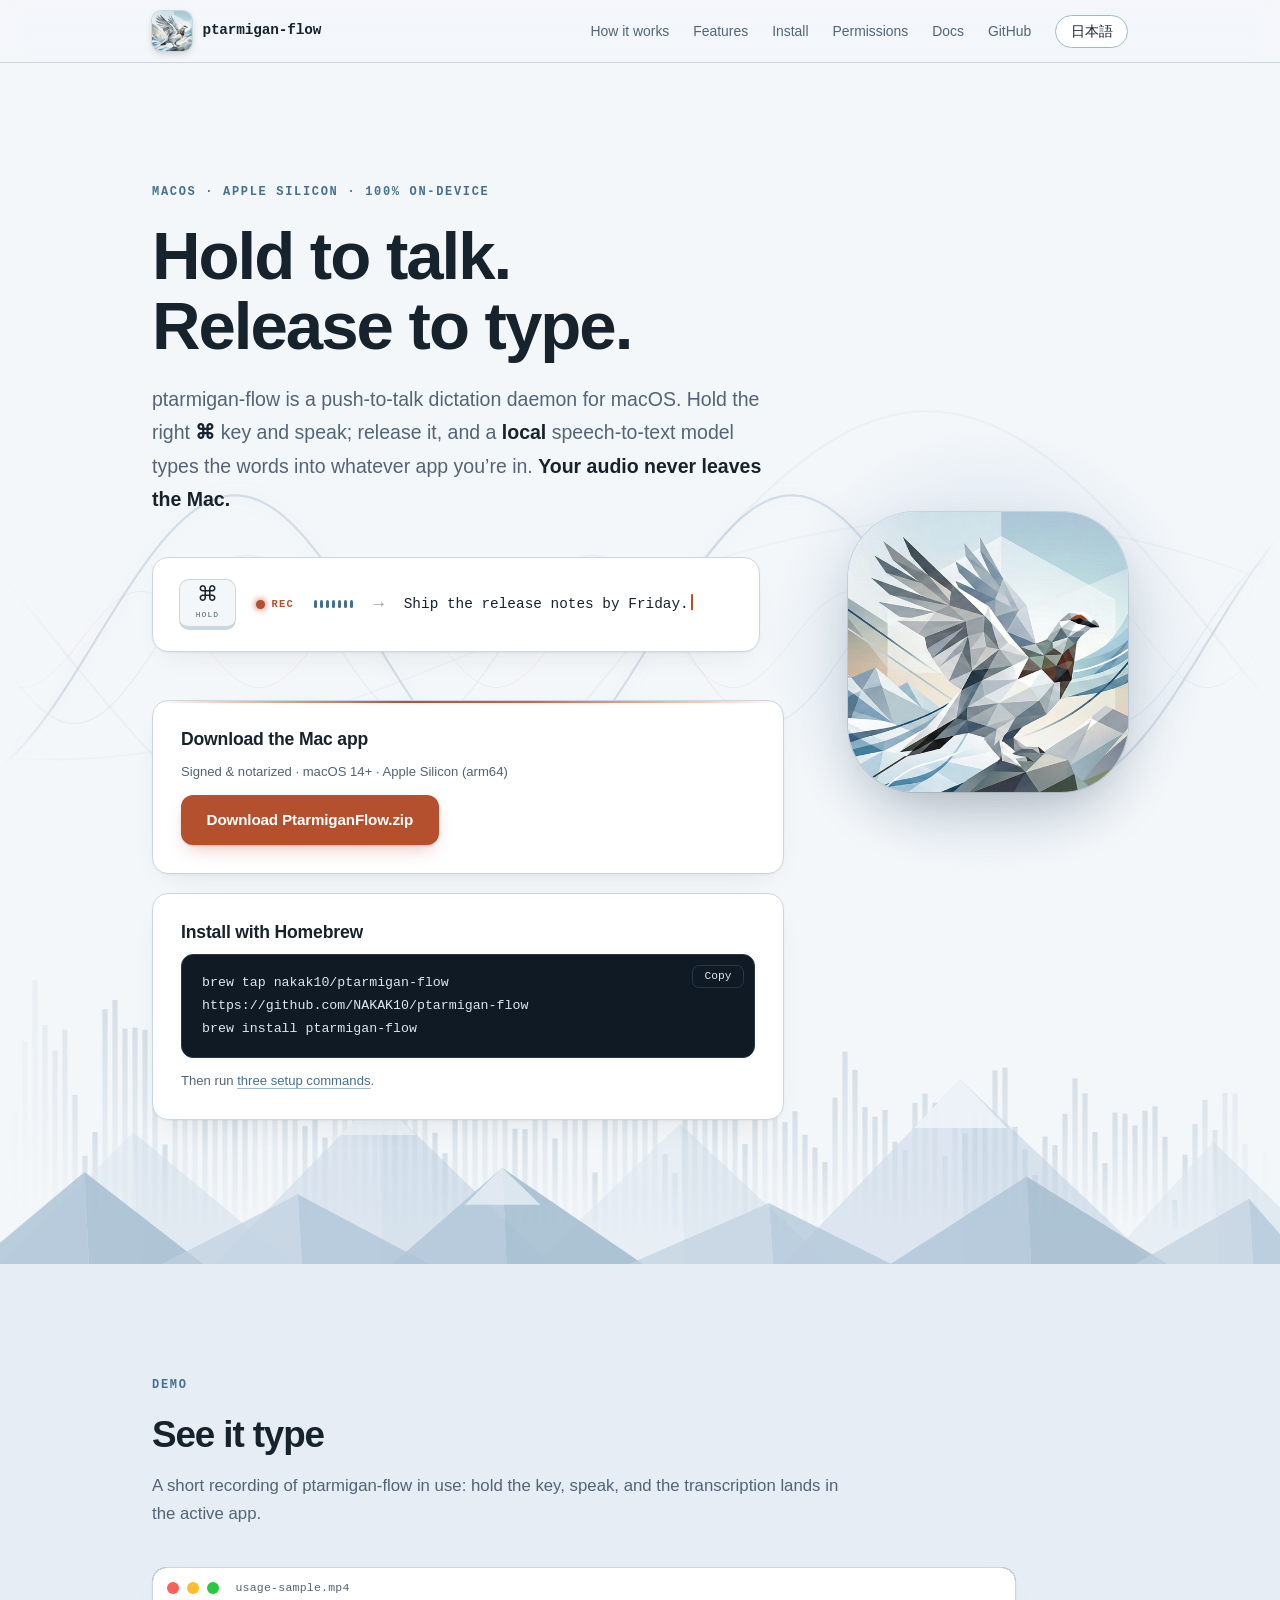
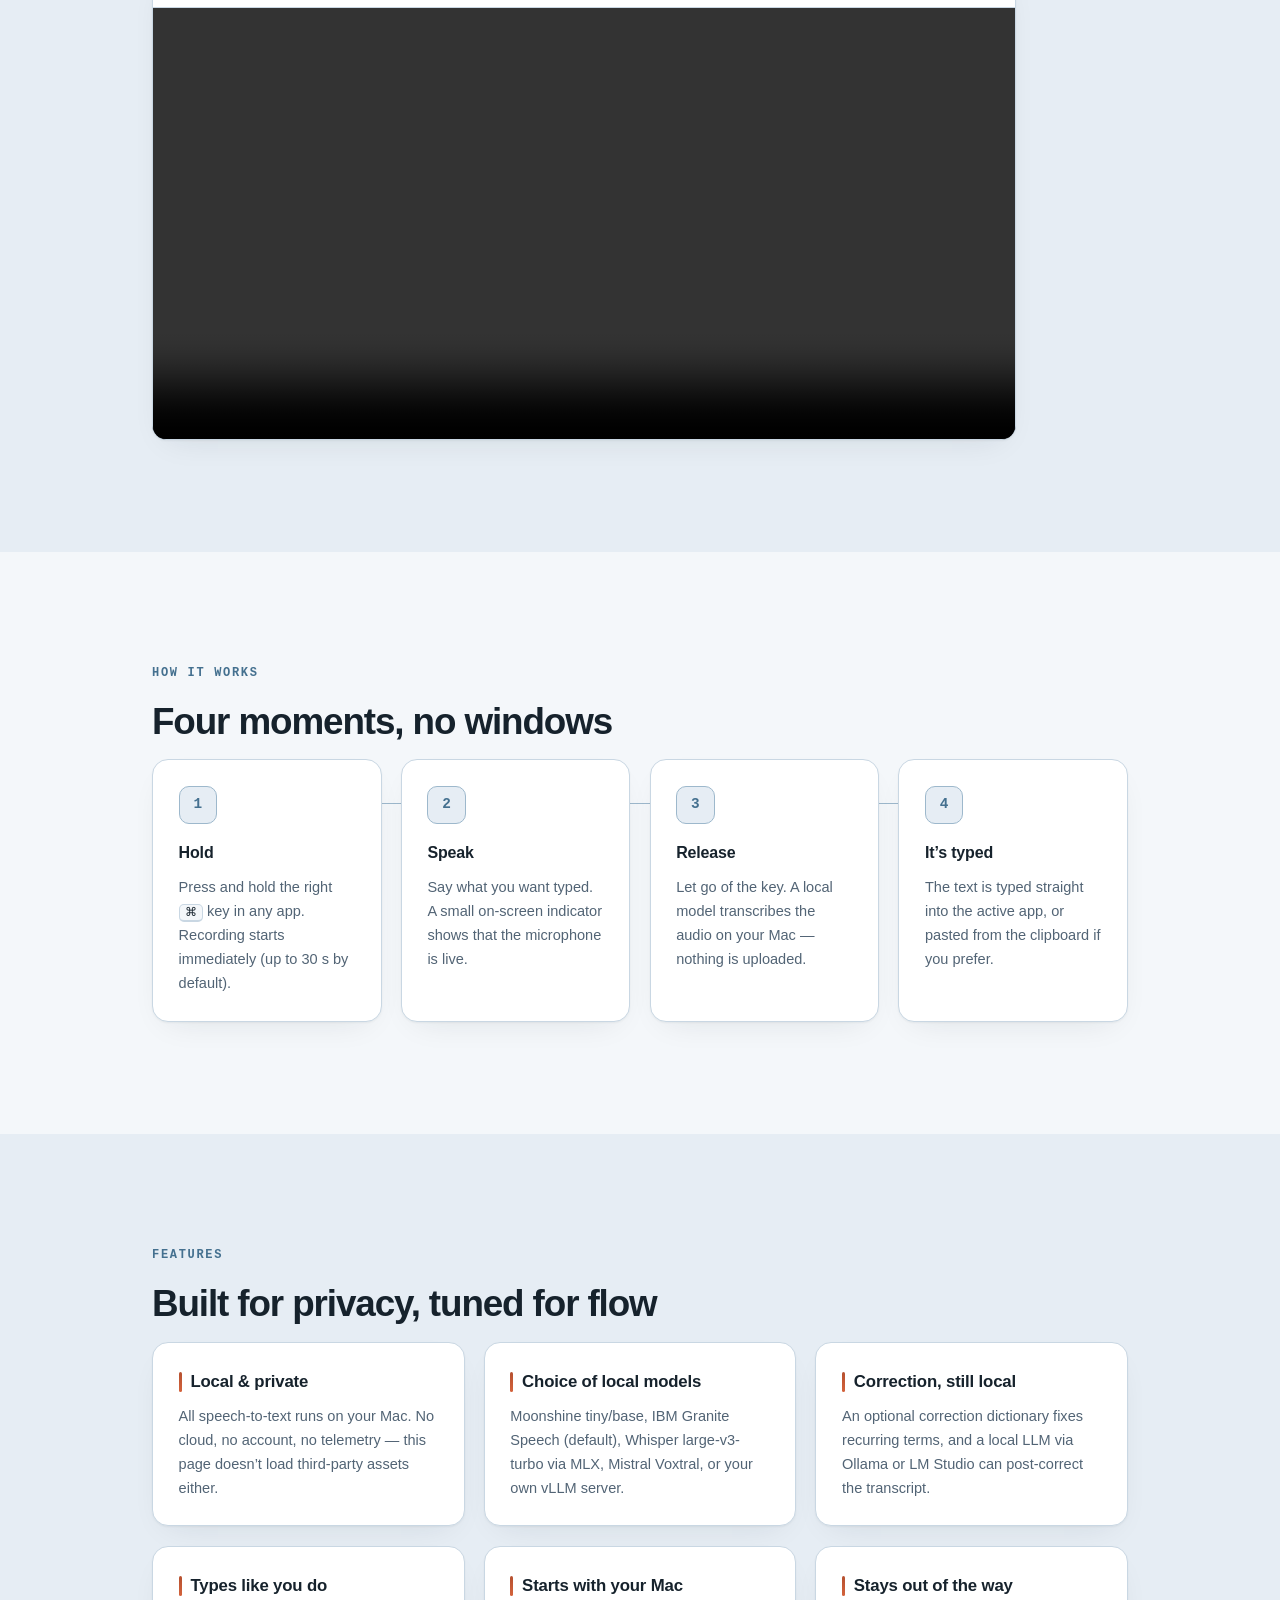
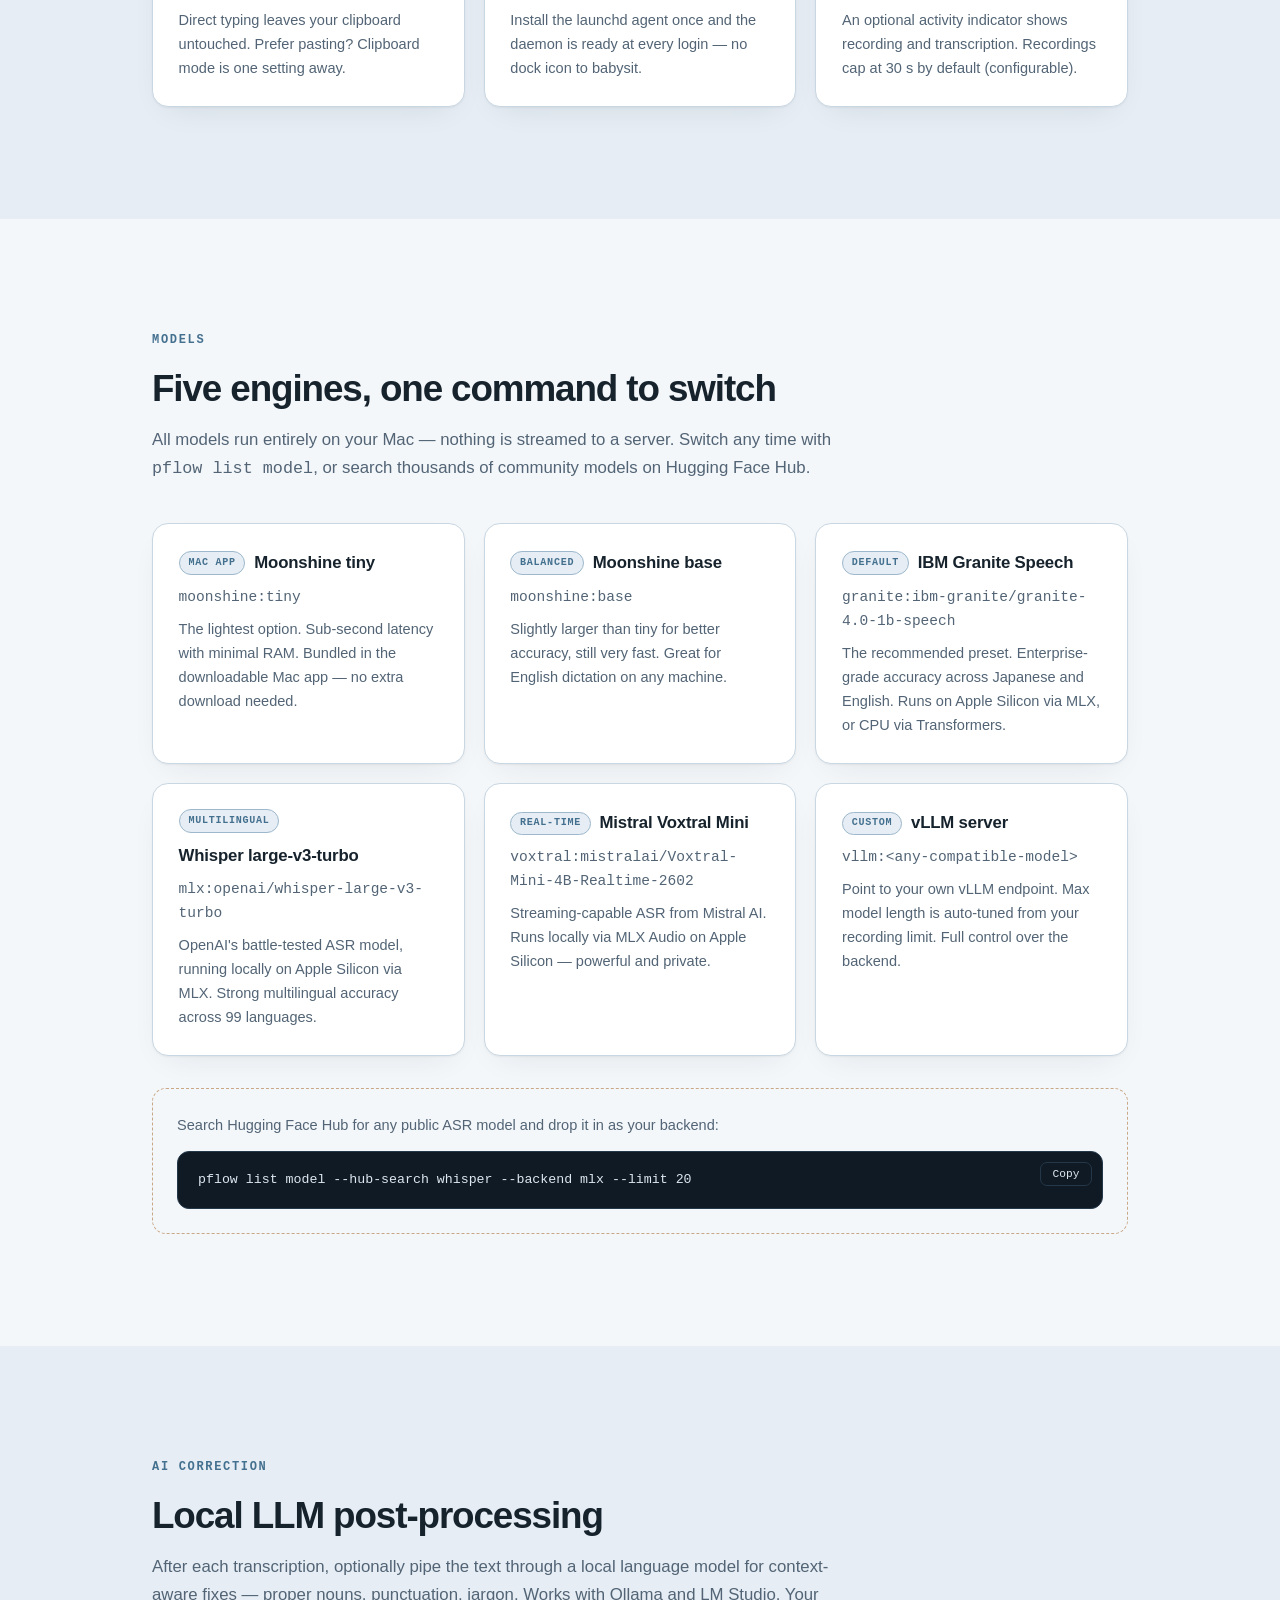
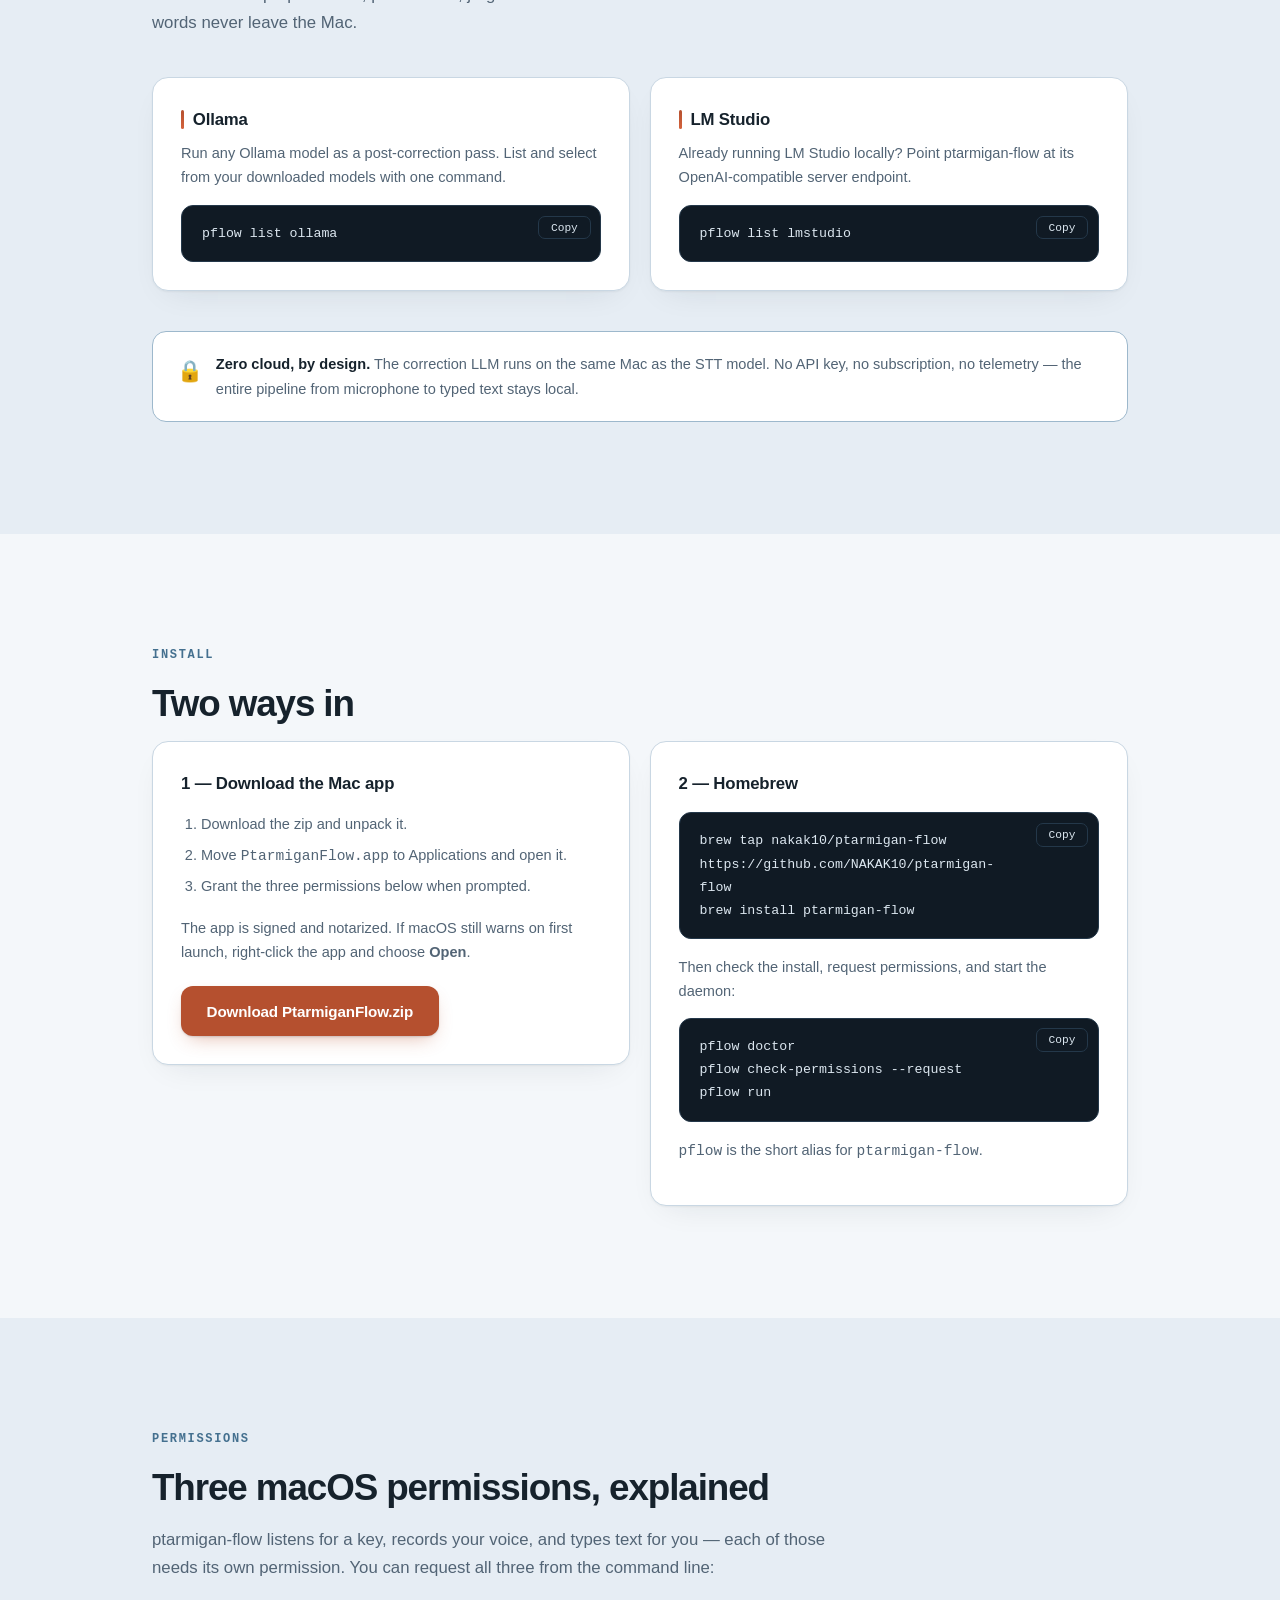
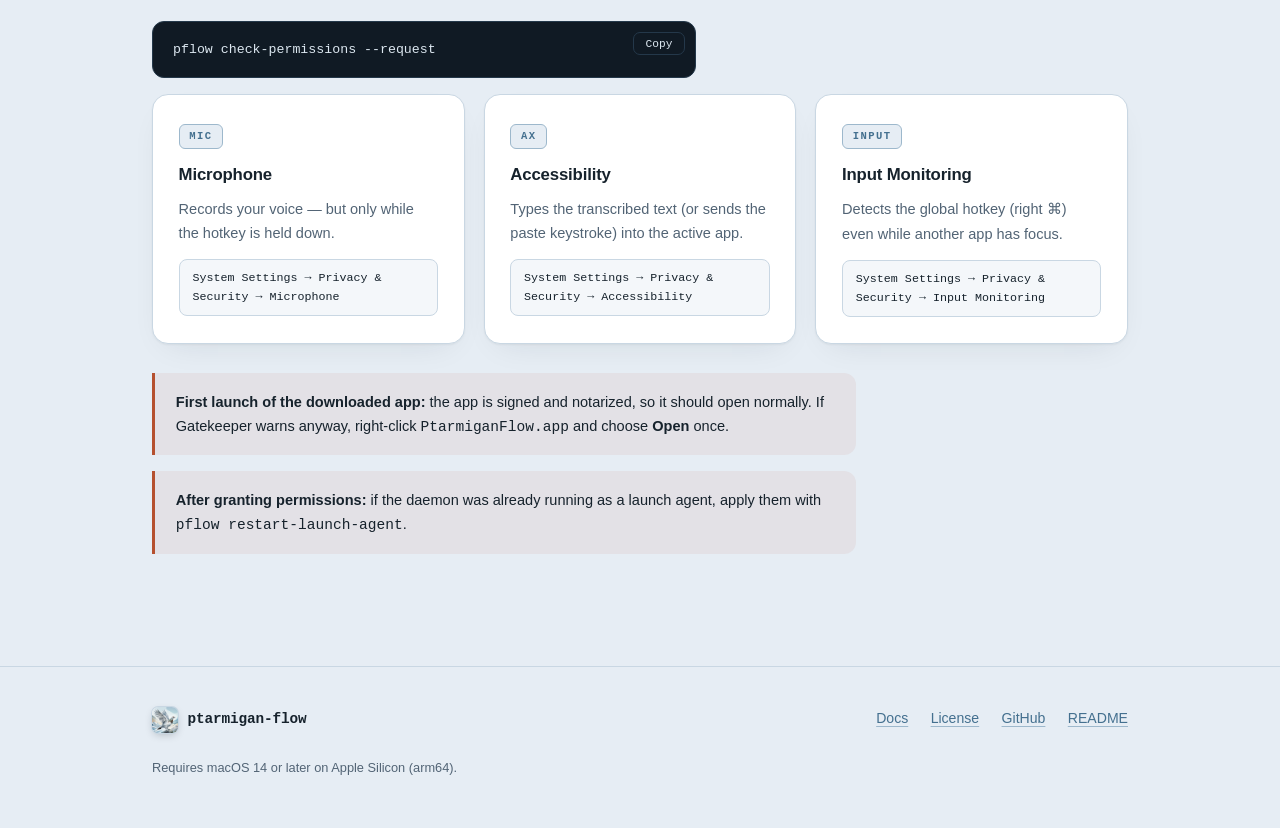
==== commit 80384465: "docs(site): refresh static site branding" ====
--- a/site/index.html
+++ b/site/index.html
@@ -7,11 +7,15 @@
   <meta name="description" content="Hold a key, speak, release — a local speech-to-text model types the words into the active app. Push-to-talk dictation for macOS on Apple Silicon. Audio never leaves your Mac.">
   <meta property="og:title" content="ptarmigan-flow — push-to-talk dictation for macOS">
   <meta property="og:description" content="Hold a key, speak, release — a local speech-to-text model types the words into the active app. Audio never leaves your Mac.">
-  <meta name="theme-color" media="(prefers-color-scheme: light)" content="#f3f5f6">
-  <meta name="theme-color" media="(prefers-color-scheme: dark)" content="#14181b">
+  <meta property="og:image" content="https://nakak10.github.io/ptarmigan-flow/icon-512.png">
+  <meta name="twitter:card" content="summary">
+  <meta name="theme-color" media="(prefers-color-scheme: light)" content="#f4f7fa">
+  <meta name="theme-color" media="(prefers-color-scheme: dark)" content="#0b1218">
   <link rel="alternate" hreflang="ja" href="./ja.html">
   <link rel="alternate" hreflang="en" href="./index.html">
-  <link rel="icon" type="image/svg+xml" href="./favicon.svg">
+  <link rel="icon" type="image/png" sizes="32x32" href="./favicon-32.png">
+  <link rel="icon" type="image/png" sizes="16x16" href="./favicon-16.png">
+  <link rel="apple-touch-icon" href="./apple-touch-icon.png">
   <link rel="stylesheet" href="./styles.css">
 </head>
 <body>
@@ -20,18 +24,7 @@
   <header class="site-header">
     <div class="wrap header-inner">
       <a class="brand" href="./index.html">
-        <svg class="logo-badge" width="28" height="28" viewBox="0 0 64 64" role="img" aria-label="ptarmigan-flow logo">
-          <rect width="64" height="64" rx="14" fill="var(--badge)"/>
-          <g fill="var(--badge-bird)">
-            <ellipse cx="29" cy="39" rx="17.5" ry="13"/>
-            <circle cx="43" cy="23" r="8.2"/>
-            <path d="M31 31 L47 21 L45 37 Z"/>
-            <path d="M50 19.5 L58.5 23 L50 26.5 Z"/>
-            <path d="M14.5 33 L3.5 44.5 L17 49 Z"/>
-          </g>
-          <circle cx="44.5" cy="21.5" r="1.9" fill="var(--badge)"/>
-          <path d="M37.5 14.6 Q43 10.2 48.5 14.6 Q43 17.2 37.5 14.6 Z" fill="var(--comb)"/>
-        </svg>
+        <img class="brand-icon" src="./icon-512.png" width="40" height="40" alt="">
         <span class="brand-name">ptarmigan-flow</span>
       </a>
       <nav class="site-nav" aria-label="Main">
@@ -49,33 +42,69 @@
   <main id="main">
     <section class="hero">
       <canvas class="hero-canvas" aria-hidden="true"></canvas>
-      <div class="wrap">
-        <p class="eyebrow">macOS · Apple Silicon · 100% on-device</p>
-        <h1>Hold to talk.<br>Release to type.</h1>
-        <p class="lede">ptarmigan-flow is a push-to-talk dictation daemon for macOS. Hold the right <strong>&#8984;</strong> key and speak; release it, and a <strong>local</strong> speech-to-text model types the words into whatever app you&rsquo;re in. <strong>Your audio never leaves the Mac.</strong></p>
-
-        <div class="flow-strip" aria-hidden="true">
-          <span class="keycap"><span class="keycap-glyph">&#8984;</span><span class="keycap-label">hold</span></span>
-          <span class="rec"><span class="rec-dot"></span>REC</span>
-          <span class="wave"><i></i><i></i><i></i><i></i><i></i><i></i><i></i></span>
-          <span class="flow-arrow">&#8594;</span>
-          <span class="typed"><span class="typed-text">Ship the release notes by Friday.</span><span class="caret"></span></span>
-        </div>
-
-        <div class="cta-grid">
-          <div class="cta-card">
-            <h2 class="cta-title">Download the Mac app</h2>
-            <p class="cta-note">Signed &amp; notarized · macOS 14+ · Apple Silicon (arm64)</p>
-            <a class="btn" href="https://github.com/NAKAK10/ptarmigan-flow/releases/latest/download/PtarmiganFlow-macos-arm64.zip">Download PtarmiganFlow.zip</a>
-          </div>
-          <div class="cta-card">
-            <h2 class="cta-title">Install with Homebrew</h2>
-            <div class="cmd">
-              <pre><code>brew tap nakak10/ptarmigan-flow https://github.com/NAKAK10/ptarmigan-flow
+      <svg class="hero-ridge" aria-hidden="true" viewBox="0 0 1440 260" preserveAspectRatio="none" focusable="false">
+        <!-- back range -->
+        <polygon points="0,260 150,110 155,260" fill="var(--facet-1)" fill-opacity="0.55"/>
+        <polygon points="150,110 155,260 330,260" fill="var(--facet-2)" fill-opacity="0.5"/>
+        <polygon points="240,260 425,70 430,260" fill="var(--facet-2)" fill-opacity="0.6"/>
+        <polygon points="425,70 430,260 620,260" fill="var(--facet-3)" fill-opacity="0.55"/>
+        <polygon points="383,113 425,70 468,113" fill="var(--facet-snow)" fill-opacity="0.8"/>
+        <polygon points="600,260 765,100 770,260" fill="var(--facet-1)" fill-opacity="0.55"/>
+        <polygon points="765,100 770,260 935,260" fill="var(--facet-2)" fill-opacity="0.5"/>
+        <polygon points="880,260 1080,50 1085,260" fill="var(--facet-2)" fill-opacity="0.6"/>
+        <polygon points="1080,50 1085,260 1300,260" fill="var(--facet-3)" fill-opacity="0.55"/>
+        <polygon points="1028,105 1080,50 1133,105" fill="var(--facet-snow)" fill-opacity="0.85"/>
+        <polygon points="1240,260 1365,120 1370,260" fill="var(--facet-1)" fill-opacity="0.5"/>
+        <polygon points="1365,120 1440,195 1440,260 1370,260" fill="var(--facet-2)" fill-opacity="0.5"/>
+        <!-- front range -->
+        <polygon points="-30,260 95,155 100,260" fill="var(--facet-4)" fill-opacity="0.85"/>
+        <polygon points="95,155 100,260 230,260" fill="var(--facet-5)" fill-opacity="0.8"/>
+        <polygon points="180,260 335,180 340,260" fill="var(--facet-3)" fill-opacity="0.7"/>
+        <polygon points="335,180 340,260 485,260" fill="var(--facet-4)" fill-opacity="0.8"/>
+        <polygon points="440,260 565,150 570,260" fill="var(--facet-4)" fill-opacity="0.8"/>
+        <polygon points="565,150 570,260 725,260" fill="var(--facet-5)" fill-opacity="0.85"/>
+        <polygon points="523,192 565,150 608,192" fill="var(--facet-snow)" fill-opacity="0.7"/>
+        <polygon points="705,260 865,190 870,260" fill="var(--facet-3)" fill-opacity="0.7"/>
+        <polygon points="865,190 870,260 1005,260" fill="var(--facet-4)" fill-opacity="0.75"/>
+        <polygon points="1000,260 1155,160 1160,260" fill="var(--facet-4)" fill-opacity="0.8"/>
+        <polygon points="1155,160 1160,260 1315,260" fill="var(--facet-5)" fill-opacity="0.8"/>
+        <polygon points="1275,260 1405,185 1410,260" fill="var(--facet-3)" fill-opacity="0.7"/>
+        <polygon points="1405,185 1440,225 1440,260 1410,260" fill="var(--facet-4)" fill-opacity="0.75"/>
+      </svg>
+      <div class="wrap hero-grid">
+        <div class="hero-copy">
+          <p class="eyebrow">macOS · Apple Silicon · 100% on-device</p>
+          <h1>Hold to talk.<br>Release to type.</h1>
+          <p class="lede">ptarmigan-flow is a push-to-talk dictation daemon for macOS. Hold the right <strong>&#8984;</strong> key and speak; release it, and a <strong>local</strong> speech-to-text model types the words into whatever app you&rsquo;re in. <strong>Your audio never leaves the Mac.</strong></p>
+
+          <div class="flow-strip" aria-hidden="true">
+            <span class="keycap"><span class="keycap-glyph">&#8984;</span><span class="keycap-label">hold</span></span>
+            <span class="rec"><span class="rec-dot"></span>REC</span>
+            <span class="wave"><i></i><i></i><i></i><i></i><i></i><i></i><i></i></span>
+            <span class="flow-arrow">&#8594;</span>
+            <span class="typed"><span class="typed-text">Ship the release notes by Friday.</span><span class="caret"></span></span>
+          </div>
+
+          <div class="cta-grid">
+            <div class="cta-card">
+              <h2 class="cta-title">Download the Mac app</h2>
+              <p class="cta-note">Signed &amp; notarized · macOS 14+ · Apple Silicon (arm64)</p>
+              <a class="btn" href="https://github.com/NAKAK10/ptarmigan-flow/releases/latest/download/PtarmiganFlow-macos-arm64.zip">Download PtarmiganFlow.zip</a>
+            </div>
+            <div class="cta-card">
+              <h2 class="cta-title">Install with Homebrew</h2>
+              <div class="cmd">
+                <pre><code>brew tap nakak10/ptarmigan-flow https://github.com/NAKAK10/ptarmigan-flow
 brew install ptarmigan-flow</code></pre>
-              <button type="button" class="copy-btn" data-done="Copied">Copy</button>
-            </div>
-            <p class="cta-note">Then run <a href="#install">three setup commands</a>.</p>
+                <button type="button" class="copy-btn" data-done="Copied">Copy</button>
+              </div>
+              <p class="cta-note">Then run <a href="#install">three setup commands</a>.</p>
+            </div>
+          </div>
+        </div>
+        <div class="hero-visual">
+          <div class="hero-icon-tile">
+            <img class="hero-icon" src="./icon-512.png" width="280" height="280" alt="Ptarmigan Flow app icon">
           </div>
         </div>
       </div>
@@ -86,10 +115,16 @@
         <p class="eyebrow">Demo</p>
         <h2>See it type</h2>
         <p class="section-intro">A short recording of ptarmigan-flow in use: hold the key, speak, and the transcription lands in the active app.</p>
-        <video class="demo-video" controls preload="metadata" playsinline>
-          <source src="./assets/usage-sample.mp4" type="video/mp4">
-          Your browser can&rsquo;t play this video. You can watch it on <a href="https://github.com/NAKAK10/ptarmigan-flow">GitHub</a>.
-        </video>
+        <div class="demo-window">
+          <div class="demo-chrome" aria-hidden="true">
+            <span class="dot dot-r"></span><span class="dot dot-y"></span><span class="dot dot-g"></span>
+            <span class="demo-filename">usage-sample.mp4</span>
+          </div>
+          <video class="demo-video" controls preload="metadata" playsinline>
+            <source src="./assets/usage-sample.mp4" type="video/mp4">
+            Your browser can&rsquo;t play this video. You can watch it on <a href="https://github.com/NAKAK10/ptarmigan-flow">GitHub</a>.
+          </video>
+        </div>
       </div>
     </section>
 
@@ -295,16 +330,19 @@
         </div>
         <div class="perm-grid">
           <div class="perm-card">
+            <span class="perm-badge" aria-hidden="true">MIC</span>
             <h3>Microphone</h3>
             <p>Records your voice &mdash; but only while the hotkey is held down.</p>
             <span class="settings-path">System Settings &#8594; Privacy &amp; Security &#8594; Microphone</span>
           </div>
           <div class="perm-card">
+            <span class="perm-badge" aria-hidden="true">AX</span>
             <h3>Accessibility</h3>
             <p>Types the transcribed text (or sends the paste keystroke) into the active app.</p>
             <span class="settings-path">System Settings &#8594; Privacy &amp; Security &#8594; Accessibility</span>
           </div>
           <div class="perm-card">
+            <span class="perm-badge" aria-hidden="true">INPUT</span>
             <h3>Input Monitoring</h3>
             <p>Detects the global hotkey (right <kbd>&#8984;</kbd>) even while another app has focus.</p>
             <span class="settings-path">System Settings &#8594; Privacy &amp; Security &#8594; Input Monitoring</span>
@@ -323,18 +361,7 @@
   <footer class="site-footer">
     <div class="wrap footer-inner">
       <div class="footer-brand">
-        <svg class="logo-badge" width="22" height="22" viewBox="0 0 64 64" aria-hidden="true">
-          <rect width="64" height="64" rx="14" fill="var(--badge)"/>
-          <g fill="var(--badge-bird)">
-            <ellipse cx="29" cy="39" rx="17.5" ry="13"/>
-            <circle cx="43" cy="23" r="8.2"/>
-            <path d="M31 31 L47 21 L45 37 Z"/>
-            <path d="M50 19.5 L58.5 23 L50 26.5 Z"/>
-            <path d="M14.5 33 L3.5 44.5 L17 49 Z"/>
-          </g>
-          <circle cx="44.5" cy="21.5" r="1.9" fill="var(--badge)"/>
-          <path d="M37.5 14.6 Q43 10.2 48.5 14.6 Q43 17.2 37.5 14.6 Z" fill="var(--comb)"/>
-        </svg>
+        <img class="brand-icon" src="./icon-512.png" width="26" height="26" alt="">
         <span class="brand-name">ptarmigan-flow</span>
       </div>
       <ul class="footer-links">
--- a/site/styles.css
+++ b/site/styles.css
@@ -1,5 +1,6 @@
 /* ptarmigan-flow — landing page styles
-   Dark Signal redesign: Linear/Vercel aesthetic, red "comb" accent.
+   "Alpine glass" redesign: cool glacier palette, faceted geometry,
+   one warm rust accent (the ptarmigan's comb).
    No frameworks, no webfonts, no third-party anything. */
 
 /* ============================================================
@@ -7,25 +8,31 @@
    ============================================================ */
 
 :root {
-  --bg:            #f5f5f5;
-  --bg-alt:        #eeeff1;
-  --paper:         #ffffff;
-  --ink:           #111214;
-  --slate:         #586069;
-  --scree:         #d4d8dc;
-  --comb:          #d43f2f;
-  --comb-soft:     rgba(212, 63, 47, 0.08);
-  --comb-glow:     rgba(212, 63, 47, 0.2);
-  --card-shadow:   0 1px 3px rgba(0,0,0,0.05), 0 6px 20px rgba(0,0,0,0.07);
-  --btn-shadow:    0 0 0 1px rgba(212,63,47,0.22), 0 4px 20px rgba(212,63,47,0.22);
-  --btn-shadow-h:  0 0 0 1px rgba(212,63,47,0.42), 0 8px 36px rgba(212,63,47,0.38);
-  --header-bg:     rgba(245, 245, 245, 0.88);
-  --header-border: rgba(0, 0, 0, 0.07);
-  --code-bg:       #181f28;
-  --code-fg:       #c8d4db;
-  --code-border:   #27333d;
-  --badge:         #26313a;
-  --badge-bird:    #fafbfc;
+  --snow:          #f4f7fa;   /* page bg */
+  --glacier:       #e6edf4;   /* alternating section bg */
+  --paper:         #ffffff;   /* cards */
+  --ink:           #16222c;
+  --slate:         #526475;   /* secondary text */
+  --ice:           #c9d7e3;   /* hairline borders */
+  --ice-strong:    #9db8cc;
+  --alpine:        #44708f;   /* links / secondary accent */
+  --comb:          #b5502f;   /* primary accent — rust comb */
+  --comb-bright:   #d4633c;
+  --tan:           #c9a888;   /* rare tertiary warm accent */
+  --comb-soft:     rgba(181, 80, 47, 0.07);
+  --card-shadow:   0 1px 2px rgba(22,34,44,0.05), 0 12px 32px -16px rgba(22,34,44,0.12);
+  --card-shadow-h: 0 2px 4px rgba(22,34,44,0.06), 0 16px 40px -14px rgba(22,34,44,0.18);
+  --header-bg:     rgba(244, 247, 250, 0.78);
+  --code-bg:       #101a24;
+  --code-fg:       #dce7f0;
+  --code-border:   #24384a;
+  /* Faceted mountain-ridge fills (hero background SVG) */
+  --facet-1:       #dce7f0;
+  --facet-2:       #cfdde9;
+  --facet-3:       #c0d2e2;
+  --facet-4:       #b0c6d9;
+  --facet-5:       #a3bccf;
+  --facet-snow:    #f0f5f9;
   --font-sans:     -apple-system, BlinkMacSystemFont, "Segoe UI", "Hiragino Sans",
                    "Hiragino Kaku Gothic ProN", "Yu Gothic UI", Meiryo, sans-serif;
   --font-mono:     ui-monospace, "SF Mono", SFMono-Regular, Menlo, Consolas, monospace;
@@ -33,25 +40,30 @@
 
 @media (prefers-color-scheme: dark) {
   :root {
-    --bg:            #070809;
-    --bg-alt:        #0b0e11;
-    --paper:         #0e1217;
-    --ink:           #edf0f2;
-    --slate:         #7d8c96;
-    --scree:         rgba(255,255,255,0.07);
-    --comb:          #e85540;
-    --comb-soft:     rgba(232, 85, 64, 0.1);
-    --comb-glow:     rgba(232, 85, 64, 0.24);
-    --card-shadow:   0 1px 4px rgba(0,0,0,0.7), 0 10px 32px rgba(0,0,0,0.5);
-    --btn-shadow:    0 0 0 1px rgba(232,85,64,0.28), 0 4px 24px rgba(232,85,64,0.28);
-    --btn-shadow-h:  0 0 0 1px rgba(232,85,64,0.52), 0 8px 44px rgba(232,85,64,0.46);
-    --header-bg:     rgba(7, 8, 9, 0.85);
-    --header-border: rgba(255, 255, 255, 0.06);
-    --code-bg:       #090d10;
-    --code-fg:       #c2d0d9;
-    --code-border:   #1c2830;
-    --badge:         #1a2530;
-    --badge-bird:    #fafbfc;
+    --snow:          #0b1218;
+    --glacier:       #0e1822;
+    --paper:         #14202c;
+    --ink:           #e9eef4;
+    --slate:         #9db0c0;
+    --ice:           #223648;
+    --ice-strong:    #35506a;
+    --alpine:        #7fa8c9;
+    --comb:          #d96a45;
+    --comb-bright:   #e57d55;
+    --tan:           #b09070;
+    --comb-soft:     rgba(217, 106, 69, 0.09);
+    --card-shadow:   0 1px 3px rgba(0,0,0,0.5), 0 14px 36px -14px rgba(0,0,0,0.55);
+    --card-shadow-h: 0 2px 5px rgba(0,0,0,0.55), 0 18px 44px -12px rgba(0,0,0,0.65);
+    --header-bg:     rgba(11, 18, 24, 0.78);
+    --code-bg:       #101a24;
+    --code-fg:       #dce7f0;
+    --code-border:   #24384a;
+    --facet-1:       #16283a;
+    --facet-2:       #1b3145;
+    --facet-3:       #21384e;
+    --facet-4:       #274058;
+    --facet-5:       #2e4a63;
+    --facet-snow:    #3a5a78;
   }
 }
 
@@ -65,7 +77,7 @@
 
 body {
   margin: 0;
-  background: var(--bg);
+  background: var(--snow);
   color: var(--ink);
   font-family: var(--font-sans);
   font-size: 1rem;
@@ -75,17 +87,20 @@
 }
 
 a {
-  color: inherit;
+  color: var(--alpine);
   text-decoration: underline;
-  text-decoration-color: var(--scree);
+  text-decoration-color: var(--ice-strong);
   text-underline-offset: 0.2em;
-  transition: text-decoration-color 0.15s ease;
-}
-a:hover { text-decoration-color: var(--comb); }
+  transition: text-decoration-color 0.15s ease, color 0.15s ease;
+}
+a:hover {
+  color: var(--comb);
+  text-decoration-color: var(--comb);
+}
 
 :focus-visible {
-  outline: 2px solid var(--comb);
-  outline-offset: 3px;
+  outline: 2px solid var(--alpine);
+  outline-offset: 2px;
   border-radius: 4px;
 }
 
@@ -96,7 +111,7 @@
    ============================================================ */
 
 .wrap {
-  max-width: 64rem;
+  max-width: 66rem;
   margin-inline: auto;
   padding-inline: clamp(1.2rem, 5vw, 2.5rem);
 }
@@ -108,7 +123,7 @@
   background: var(--paper);
   padding: 0.5rem 1rem;
   border-radius: 8px;
-  z-index: 10;
+  z-index: 200;
 }
 .skip-link:focus { left: 0.5rem; }
 
@@ -121,9 +136,9 @@
   top: 0;
   z-index: 100;
   background: var(--header-bg);
-  backdrop-filter: blur(20px) saturate(180%);
-  -webkit-backdrop-filter: blur(20px) saturate(180%);
-  border-bottom: 1px solid var(--header-border);
+  backdrop-filter: blur(14px) saturate(160%);
+  -webkit-backdrop-filter: blur(14px) saturate(160%);
+  border-bottom: 1px solid var(--ice);
 }
 
 .header-inner {
@@ -131,14 +146,15 @@
   align-items: center;
   justify-content: space-between;
   gap: 1rem;
-  padding-block: 0.85rem;
+  padding-block: 0.7rem;
 }
 
 .brand {
   display: inline-flex;
   align-items: center;
-  gap: 0.6rem;
+  gap: 0.65rem;
   text-decoration: none;
+  color: var(--ink);
 }
 
 .brand-name {
@@ -146,9 +162,24 @@
   font-size: 0.9rem;
   font-weight: 600;
   letter-spacing: -0.01em;
-}
-
-.logo-badge { display: block; border-radius: 7px; }
+  color: var(--ink);
+  white-space: nowrap;
+}
+
+.brand-icon {
+  display: block;
+  width: 40px;
+  height: 40px;
+  border-radius: 24%;
+  box-shadow:
+    0 0 0 1px var(--ice),
+    0 3px 8px -2px rgba(22, 34, 44, 0.28);
+}
+
+.footer-brand .brand-icon {
+  width: 26px;
+  height: 26px;
+}
 
 .site-nav {
   display: flex;
@@ -162,85 +193,81 @@
   color: var(--slate);
   transition: color 0.15s ease;
 }
-.site-nav a:hover { color: var(--ink); }
+.site-nav a:hover {
+  color: var(--ink);
+  text-decoration: underline;
+  text-decoration-color: var(--comb);
+  text-decoration-thickness: 2px;
+  text-underline-offset: 0.35em;
+}
 
 .lang-switch {
-  border: 1px solid var(--scree);
+  border: 1px solid var(--ice-strong);
   border-radius: 999px;
   padding: 0.25rem 0.9rem;
   color: var(--ink) !important;
   background: var(--paper);
   transition: border-color 0.15s ease;
-}
-.lang-switch:hover { border-color: var(--comb); }
+  white-space: nowrap;
+}
+.lang-switch:hover {
+  border-color: var(--comb);
+  text-decoration: none !important;
+}
 
 @media (max-width: 720px) {
   .site-nav .nav-section { display: none; }
 }
 
+/* Very narrow screens: compact the header so nothing wraps */
+@media (max-width: 480px) {
+  .header-inner { gap: 0.6rem; }
+  .brand { gap: 0.45rem; }
+  .brand-icon { width: 32px; height: 32px; }
+  .brand-name { font-size: 0.8rem; }
+  .site-nav { gap: 0.7rem; font-size: 0.82rem; }
+  .lang-switch { padding: 0.22rem 0.7rem; }
+}
+
 /* ============================================================
    SECTION CHROME
    ============================================================ */
 
 .section {
-  padding-block: clamp(3.5rem, 9vw, 6.5rem);
-}
-
-.section + .section { padding-top: 0; }
-
-/* Alternating section backgrounds for visual rhythm */
-#demo, #features, #permissions {
-  background: var(--bg-alt);
-}
-
-/* Eyebrow: pill badge */
+  padding-block: clamp(4rem, 9vw, 7rem);
+}
+
+/* Alternating section backgrounds (snow / glacier rhythm) */
+#demo, #features, #ai-correction, #permissions {
+  background: var(--glacier);
+}
+
+/* Eyebrow: the mono voice of the app */
 .eyebrow {
-  display: inline-flex;
-  align-items: center;
-  gap: 0.5rem;
-  margin: 0 0 1.25rem;
-  padding: 0.32rem 0.9rem 0.32rem 0.75rem;
-  border: 1px solid rgba(232, 85, 64, 0.3);
-  border-radius: 999px;
-  background: rgba(232, 85, 64, 0.07);
+  display: block;
+  margin: 0 0 1.1rem;
   font-family: var(--font-mono);
-  font-size: 0.71rem;
+  font-size: 0.75rem;
   font-weight: 600;
-  letter-spacing: 0.1em;
+  letter-spacing: 0.14em;
   text-transform: uppercase;
-  color: var(--comb);
-}
-
-.eyebrow::before {
-  content: "";
-  width: 6px;
-  height: 6px;
-  border-radius: 50%;
-  background: var(--comb);
-  box-shadow: 0 0 6px var(--comb);
-  flex-shrink: 0;
-  animation: dot-pulse 2.5s ease-in-out infinite;
-}
-
-@keyframes dot-pulse {
-  0%, 100% { opacity: 1; }
-  50%       { opacity: 0.4; }
+  color: var(--alpine);
 }
 
 h1 {
   margin: 0 0 1.3rem;
-  font-size: clamp(2.8rem, 9.5vw, 5.4rem);
+  font-size: clamp(2.6rem, 6vw, 4.2rem);
   font-weight: 800;
-  letter-spacing: -0.04em;
-  line-height: 1.03;
+  letter-spacing: -0.03em;
+  line-height: 1.05;
 }
 
 h2 {
   margin: 0 0 1rem;
-  font-size: clamp(1.65rem, 4vw, 2.25rem);
-  font-weight: 700;
-  letter-spacing: -0.025em;
-  line-height: 1.18;
+  font-size: clamp(1.7rem, 3.5vw, 2.3rem);
+  font-weight: 800;
+  letter-spacing: -0.03em;
+  line-height: 1.15;
 }
 
 h3 {
@@ -265,7 +292,7 @@
   position: relative;
   overflow: hidden;
   isolation: isolate;
-  padding-block: clamp(4.5rem, 12vw, 9rem) clamp(3.5rem, 9vw, 6rem);
+  padding-block: clamp(4rem, 10vw, 7.5rem) clamp(5rem, 12vw, 9rem);
 }
 
 .hero .wrap { position: relative; z-index: 3; }
@@ -276,49 +303,83 @@
   inset: 0;
   width: 100%;
   height: 100%;
+  z-index: 0;
+  pointer-events: none;
+  display: block;
+}
+
+/* Low-poly mountain ridge along the hero's bottom edge */
+.hero-ridge {
+  position: absolute;
+  bottom: -1px;
+  left: 0;
+  width: 100%;
+  height: clamp(110px, 22vw, 230px);
   z-index: 1;
   pointer-events: none;
   display: block;
 }
 
-/* Warm red glow behind hero content */
-.hero::before {
+/* Two-column hero: copy left, app icon right */
+.hero-grid {
+  display: grid;
+  grid-template-columns: minmax(0, 1fr) auto;
+  gap: clamp(2rem, 5vw, 4rem);
+  align-items: center;
+}
+
+/* Grid children must be allowed to shrink below their content width,
+   otherwise the hero column overflows narrow viewports. */
+.hero-grid > * { min-width: 0; }
+
+.hero-copy { max-width: 100%; }
+
+.hero-visual {
+  display: flex;
+  justify-content: center;
+}
+
+.hero-icon-tile {
+  position: relative;
+  border-radius: 24%;
+}
+
+/* Soft radial ice-blue glow behind the icon */
+.hero-icon-tile::before {
   content: "";
   position: absolute;
-  top: -40%;
-  left: 50%;
-  transform: translateX(-50%);
-  width: 160%;
-  height: 100%;
+  inset: -32%;
+  z-index: -1;
+  border-radius: 50%;
   background: radial-gradient(
-    ellipse at center,
-    rgba(232, 85, 64, 0.20) 0%,
-    rgba(232, 85, 64, 0.07) 38%,
-    transparent 62%
+    circle at center,
+    rgba(127, 168, 201, 0.35) 0%,
+    rgba(127, 168, 201, 0.12) 45%,
+    transparent 70%
   );
-  animation: glow-breathe 5s ease-in-out infinite;
   pointer-events: none;
-  z-index: 0;
-}
-
-/* Dot grid texture — dark mode only */
-@media (prefers-color-scheme: dark) {
-  .hero::after {
-    content: "";
-    position: absolute;
-    inset: 0;
-    background-image: radial-gradient(circle, rgba(255,255,255,0.028) 1px, transparent 1px);
-    background-size: 30px 30px;
-    mask-image: radial-gradient(ellipse 85% 75% at 50% 0%, black 0%, transparent 82%);
-    -webkit-mask-image: radial-gradient(ellipse 85% 75% at 50% 0%, black 0%, transparent 82%);
-    pointer-events: none;
-    z-index: 2;
-  }
-}
-
-@keyframes glow-breathe {
-  0%, 100% { opacity: 0.75; transform: translateX(-50%) scale(1); }
-  50%       { opacity: 1;    transform: translateX(-50%) scale(1.06); }
+}
+
+.hero-icon {
+  display: block;
+  width: 280px;
+  max-width: 100%;
+  height: auto;
+  border-radius: 24%;
+  box-shadow:
+    0 24px 60px -20px rgba(22, 34, 44, 0.35),
+    0 0 0 1px var(--ice);
+}
+
+@media (prefers-reduced-motion: no-preference) {
+  .hero-icon-tile {
+    animation: icon-float 7s ease-in-out infinite;
+  }
+}
+
+@keyframes icon-float {
+  0%, 100% { transform: translateY(0); }
+  50%      { transform: translateY(-8px); }
 }
 
 .lede {
@@ -342,20 +403,12 @@
   gap: 0.9rem 1.25rem;
   margin: 0 0 3rem;
   padding: 1.3rem 1.6rem;
-  border: 1px solid var(--scree);
+  border: 1px solid var(--ice);
   border-radius: 16px;
   background: var(--paper);
   box-shadow: var(--card-shadow);
   font-family: var(--font-mono);
-  max-width: 38rem;
-}
-
-@media (prefers-color-scheme: dark) {
-  .flow-strip {
-    border-color: rgba(255,255,255,0.07);
-    background: rgba(255,255,255,0.025);
-    box-shadow: 0 0 0 1px rgba(232,85,64,0.1), var(--card-shadow);
-  }
+  max-width: min(38rem, 100%);
 }
 
 .keycap {
@@ -365,18 +418,11 @@
   justify-content: center;
   width: 3.6rem;
   height: 3.2rem;
-  border: 1px solid var(--scree);
+  border: 1px solid var(--ice);
   border-bottom-width: 4px;
   border-radius: 10px;
-  background: var(--bg);
+  background: var(--snow);
   animation: keypress 3.6s ease-in-out infinite;
-}
-
-@media (prefers-color-scheme: dark) {
-  .keycap {
-    background: rgba(255,255,255,0.05);
-    border-color: rgba(255,255,255,0.12);
-  }
 }
 
 .keycap-glyph { font-size: 1.3rem; line-height: 1.1; }
@@ -427,7 +473,7 @@
   display: block;
   width: 3px;
   border-radius: 2px;
-  background: var(--comb);
+  background: var(--alpine);
   height: 30%;
   animation: wavebar 1.1s ease-in-out infinite;
 }
@@ -451,6 +497,7 @@
   display: inline-flex;
   align-items: baseline;
   min-width: 0;
+  max-width: 100%;
   font-size: 0.9rem;
 }
 
@@ -485,8 +532,19 @@
 
 .cta-grid {
   display: grid;
-  grid-template-columns: repeat(auto-fit, minmax(min(100%, 20rem), 1fr));
+  grid-template-columns: repeat(auto-fit, minmax(min(100%, 18rem), 1fr));
   gap: 1.2rem;
+  max-width: 100%;
+}
+
+.cta-grid > * { min-width: 0; }
+
+/* In the hero the CTA cards share the left column with the icon beside them,
+   so stack them full-width: Download on top, Homebrew below. Long commands
+   then wrap cleanly at spaces instead of mid-token. */
+.hero .cta-grid {
+  grid-template-columns: 1fr;
+  max-width: 40rem;
 }
 
 .cta-card {
@@ -494,16 +552,15 @@
   flex-direction: column;
   gap: 0.75rem;
   padding: 1.75rem;
-  border: 1px solid var(--scree);
+  border: 1px solid var(--ice);
   border-radius: 16px;
   background: var(--paper);
   box-shadow: var(--card-shadow);
-  transition: border-color 0.2s ease, box-shadow 0.2s ease, transform 0.2s ease;
-}
-
-/* Primary download card: featured treatment with gradient top rail */
+  transition: box-shadow 0.2s ease, transform 0.2s ease;
+}
+
+/* Primary download card: rust top rail */
 .cta-card:first-child {
-  border-color: rgba(232, 85, 64, 0.28);
   position: relative;
   overflow: hidden;
 }
@@ -513,19 +570,21 @@
   position: absolute;
   top: 0; left: 0; right: 0;
   height: 2px;
-  background: linear-gradient(90deg, transparent 0%, var(--comb) 40%, #ff7060 60%, transparent 100%);
-}
-
-.cta-card:hover {
-  border-color: rgba(232, 85, 64, 0.4);
-  box-shadow: 0 0 0 1px rgba(232,85,64,0.1), var(--card-shadow);
-  transform: translateY(-3px);
+  background: linear-gradient(90deg, transparent 0%, var(--comb) 40%, var(--comb-bright) 60%, transparent 100%);
+}
+
+@media (hover: hover) {
+  .cta-card:hover {
+    box-shadow: var(--card-shadow-h);
+    transform: translateY(-2px);
+  }
 }
 
 .cta-title {
   margin: 0;
   font-size: 1.1rem;
   font-weight: 700;
+  letter-spacing: -0.01em;
 }
 
 .cta-note {
@@ -545,21 +604,28 @@
   align-self: flex-start;
   margin-top: auto;
   padding: 0.78rem 1.6rem;
-  border-radius: 10px;
+  border-radius: 12px;
   font-weight: 700;
   font-size: 0.95rem;
   letter-spacing: -0.01em;
   text-decoration: none;
-  background: linear-gradient(135deg, var(--comb) 0%, #ff7060 100%);
+  background: var(--comb);
   color: #ffffff;
-  box-shadow: var(--btn-shadow);
-  transition: transform 0.15s ease, box-shadow 0.15s ease;
+  box-shadow: 0 1px 2px rgba(22,34,44,0.15), 0 8px 20px -8px rgba(181,80,47,0.45);
+  transition: transform 0.15s ease, background 0.15s ease, box-shadow 0.15s ease;
   white-space: nowrap;
 }
 
 .btn:hover {
-  transform: translateY(-2px);
-  box-shadow: var(--btn-shadow-h);
+  background: var(--comb-bright);
+  color: #ffffff;
+  transform: translateY(-1px);
+  box-shadow: 0 2px 3px rgba(22,34,44,0.15), 0 12px 26px -8px rgba(181,80,47,0.55);
+}
+
+.btn:focus-visible {
+  outline: 2px solid var(--alpine);
+  outline-offset: 2px;
 }
 
 /* ============================================================
@@ -576,8 +642,10 @@
 
 .cmd pre {
   margin: 0;
+  /* right padding reserves space for the absolutely-positioned copy button */
   padding: 1rem 5.5rem 1rem 1.25rem;
-  overflow-x: auto;
+  white-space: pre-wrap;
+  overflow-wrap: anywhere;
   font-size: 0.83rem;
   line-height: 1.75;
   color: var(--code-fg);
@@ -598,57 +666,122 @@
   transition: border-color 0.15s ease, color 0.15s ease;
 }
 .copy-btn:hover { border-color: var(--code-fg); }
+.copy-btn:focus-visible {
+  outline: 2px solid var(--alpine);
+  outline-offset: 2px;
+}
 .copy-btn.copied { color: #7ecfa4; border-color: #7ecfa4; }
 
 /* ============================================================
-   DEMO VIDEO
-   ============================================================ */
+   DEMO VIDEO — macOS window frame
+   ============================================================ */
+
+.demo-window {
+  max-width: 54rem;
+  border: 1px solid var(--ice);
+  border-radius: 14px;
+  overflow: hidden;
+  background: var(--code-bg);
+  box-shadow: var(--card-shadow);
+}
+
+.demo-chrome {
+  display: flex;
+  align-items: center;
+  gap: 0.5rem;
+  padding: 0.6rem 0.9rem;
+  background: var(--paper);
+  border-bottom: 1px solid var(--ice);
+}
+
+.demo-chrome .dot {
+  width: 12px;
+  height: 12px;
+  border-radius: 50%;
+  flex-shrink: 0;
+}
+.demo-chrome .dot-r { background: #ff5f57; }
+.demo-chrome .dot-y { background: #febc2e; }
+.demo-chrome .dot-g { background: #28c840; }
+
+.demo-filename {
+  margin-left: 0.5rem;
+  font-family: var(--font-mono);
+  font-size: 0.72rem;
+  color: var(--slate);
+  letter-spacing: 0.02em;
+  overflow: hidden;
+  text-overflow: ellipsis;
+  white-space: nowrap;
+}
 
 .demo-video {
   display: block;
   width: 100%;
-  max-width: 54rem;
-  border: 1px solid var(--scree);
-  border-radius: 16px;
   background: var(--code-bg);
-  box-shadow: var(--card-shadow);
-}
-
-@media (prefers-color-scheme: dark) {
-  .demo-video {
-    border-color: rgba(255,255,255,0.07);
-    box-shadow:
-      0 0 0 1px rgba(232,85,64,0.1),
-      0 20px 80px rgba(0,0,0,0.65);
-  }
-}
-
-/* ============================================================
-   STEPS (HOW IT WORKS)
+}
+
+/* ============================================================
+   STEPS (HOW IT WORKS) — connected track
    ============================================================ */
 
 .steps {
   list-style: none;
   margin: 0;
   padding: 0;
+  position: relative;
   display: grid;
-  grid-template-columns: repeat(auto-fit, minmax(min(100%, 13rem), 1fr));
+  grid-template-columns: 1fr;
   gap: 1.2rem;
 }
 
+@media (min-width: 600px) {
+  .steps { grid-template-columns: repeat(2, 1fr); }
+}
+
+@media (min-width: 980px) {
+  .steps { grid-template-columns: repeat(4, 1fr); }
+  /* horizontal connector line, visible between cards */
+  .steps::before {
+    content: "";
+    position: absolute;
+    top: 2.75rem;
+    left: 1rem;
+    right: 1rem;
+    height: 1px;
+    background: var(--ice-strong);
+  }
+}
+
+@media (max-width: 599px) {
+  /* vertical connector line on mobile */
+  .steps::before {
+    content: "";
+    position: absolute;
+    top: 1.5rem;
+    bottom: 1.5rem;
+    left: 2.75rem;
+    width: 1px;
+    background: var(--ice-strong);
+  }
+}
+
 .steps li {
+  position: relative;
+  z-index: 1;
   padding: 1.6rem;
-  border: 1px solid var(--scree);
+  border: 1px solid var(--ice);
   border-radius: 16px;
   background: var(--paper);
   box-shadow: var(--card-shadow);
-  transition: border-color 0.2s ease, box-shadow 0.2s ease, transform 0.2s ease;
-}
-
-.steps li:hover {
-  border-color: rgba(232, 85, 64, 0.35);
-  box-shadow: 0 0 0 1px rgba(232,85,64,0.07), var(--card-shadow);
-  transform: translateY(-3px);
+  transition: box-shadow 0.2s ease, transform 0.2s ease;
+}
+
+@media (hover: hover) {
+  .steps li:hover {
+    box-shadow: var(--card-shadow-h);
+    transform: translateY(-2px);
+  }
 }
 
 .step-num {
@@ -657,13 +790,13 @@
   width: 2.4rem;
   height: 2.4rem;
   margin-bottom: 1rem;
-  border: 1px solid rgba(232, 85, 64, 0.35);
+  border: 1px solid var(--ice-strong);
   border-radius: 10px;
-  background: rgba(232, 85, 64, 0.07);
+  background: var(--glacier);
   font-family: var(--font-mono);
   font-size: 0.9rem;
   font-weight: 700;
-  color: var(--comb);
+  color: var(--alpine);
 }
 
 .steps h3 { font-size: 1rem; }
@@ -675,10 +808,10 @@
 
 .steps kbd {
   padding: 0.05em 0.42em;
-  border: 1px solid var(--scree);
+  border: 1px solid var(--ice);
   border-bottom-width: 2px;
   border-radius: 5px;
-  background: var(--bg);
+  background: var(--snow);
   font-size: 0.85em;
   color: var(--ink);
 }
@@ -695,20 +828,21 @@
 
 .feature {
   padding: 1.6rem;
-  border: 1px solid var(--scree);
+  border: 1px solid var(--ice);
   border-radius: 16px;
   background: var(--paper);
   box-shadow: var(--card-shadow);
-  transition: border-color 0.2s ease, box-shadow 0.2s ease, transform 0.2s ease;
-}
-
-.feature:hover {
-  border-color: rgba(232, 85, 64, 0.38);
-  box-shadow: 0 0 0 1px rgba(232,85,64,0.09), var(--card-shadow);
-  transform: translateY(-3px);
-}
-
-/* Vertical red accent bar left of h3 */
+  transition: box-shadow 0.2s ease, transform 0.2s ease;
+}
+
+@media (hover: hover) {
+  .feature:hover {
+    box-shadow: var(--card-shadow-h);
+    transform: translateY(-2px);
+  }
+}
+
+/* Vertical rust accent bar left of h3 */
 .feature h3 {
   display: flex;
   align-items: center;
@@ -721,9 +855,8 @@
   width: 3px;
   height: 1.15em;
   border-radius: 3px;
-  background: linear-gradient(180deg, var(--comb), #ff7060);
+  background: linear-gradient(180deg, var(--comb), var(--comb-bright));
   flex-shrink: 0;
-  box-shadow: 0 0 6px var(--comb-glow);
 }
 
 .feature p {
@@ -745,11 +878,18 @@
 
 .install-card {
   padding: 1.75rem;
-  border: 1px solid var(--scree);
+  border: 1px solid var(--ice);
   border-radius: 16px;
   background: var(--paper);
   box-shadow: var(--card-shadow);
-  transition: border-color 0.2s ease, box-shadow 0.2s ease;
+  transition: box-shadow 0.2s ease, transform 0.2s ease;
+}
+
+@media (hover: hover) {
+  .install-card:hover {
+    box-shadow: var(--card-shadow-h);
+    transform: translateY(-2px);
+  }
 }
 
 .install-card h3 { margin-bottom: 0.9rem; }
@@ -779,11 +919,33 @@
 
 .perm-card {
   padding: 1.6rem;
-  border: 1px solid var(--scree);
+  border: 1px solid var(--ice);
   border-radius: 16px;
   background: var(--paper);
   box-shadow: var(--card-shadow);
-  transition: border-color 0.2s ease, box-shadow 0.2s ease;
+  transition: box-shadow 0.2s ease, transform 0.2s ease;
+}
+
+@media (hover: hover) {
+  .perm-card:hover {
+    box-shadow: var(--card-shadow-h);
+    transform: translateY(-2px);
+  }
+}
+
+.perm-badge {
+  display: inline-block;
+  margin-bottom: 0.75rem;
+  padding: 0.18rem 0.6rem;
+  border: 1px solid var(--ice-strong);
+  border-radius: 6px;
+  background: var(--glacier);
+  font-family: var(--font-mono);
+  font-size: 0.66rem;
+  font-weight: 700;
+  letter-spacing: 0.14em;
+  text-transform: uppercase;
+  color: var(--alpine);
 }
 
 .perm-card p {
@@ -796,8 +958,8 @@
   display: block;
   padding: 0.55rem 0.8rem;
   border-radius: 8px;
-  background: var(--bg);
-  border: 1px solid var(--scree);
+  background: var(--snow);
+  border: 1px solid var(--ice);
   font-family: var(--font-mono);
   font-size: 0.73rem;
   line-height: 1.6;
@@ -820,7 +982,8 @@
    ============================================================ */
 
 .site-footer {
-  border-top: 1px solid var(--scree);
+  background: var(--glacier);
+  border-top: 1px solid var(--ice);
   padding-block: 2.5rem 3.5rem;
   font-size: 0.88rem;
   color: var(--slate);
@@ -900,17 +1063,18 @@
   flex-direction: column;
   gap: 0.5rem;
   padding: 1.6rem;
-  border: 1px solid var(--scree);
+  border: 1px solid var(--ice);
   border-radius: 16px;
   background: var(--paper);
   box-shadow: var(--card-shadow);
-  transition: border-color 0.2s ease, box-shadow 0.2s ease, transform 0.2s ease;
-}
-
-.model-card:hover {
-  border-color: rgba(232, 85, 64, 0.35);
-  box-shadow: 0 0 0 1px rgba(232,85,64,0.09), var(--card-shadow);
-  transform: translateY(-3px);
+  transition: box-shadow 0.2s ease, transform 0.2s ease;
+}
+
+@media (hover: hover) {
+  .model-card:hover {
+    box-shadow: var(--card-shadow-h);
+    transform: translateY(-2px);
+  }
 }
 
 .model-header {
@@ -924,14 +1088,14 @@
   display: inline-block;
   padding: 0.15rem 0.55rem;
   border-radius: 999px;
-  background: rgba(232, 85, 64, 0.09);
-  border: 1px solid rgba(232, 85, 64, 0.28);
+  background: var(--glacier);
+  border: 1px solid var(--ice-strong);
   font-family: var(--font-mono);
   font-size: 0.63rem;
   font-weight: 600;
   letter-spacing: 0.07em;
   text-transform: uppercase;
-  color: var(--comb);
+  color: var(--alpine);
   flex-shrink: 0;
 }
 
@@ -954,7 +1118,7 @@
 .model-hub-hint {
   margin-top: 0.5rem;
   padding: 1.5rem;
-  border: 1px dashed var(--scree);
+  border: 1px dashed var(--tan);
   border-radius: 14px;
   background: transparent;
 }
@@ -980,11 +1144,18 @@
 
 .correction-card {
   padding: 1.75rem;
-  border: 1px solid var(--scree);
+  border: 1px solid var(--ice);
   border-radius: 16px;
   background: var(--paper);
   box-shadow: var(--card-shadow);
-  transition: border-color 0.2s ease, box-shadow 0.2s ease;
+  transition: box-shadow 0.2s ease, transform 0.2s ease;
+}
+
+@media (hover: hover) {
+  .correction-card:hover {
+    box-shadow: var(--card-shadow-h);
+    transform: translateY(-2px);
+  }
 }
 
 .correction-card h3 {
@@ -999,9 +1170,8 @@
   width: 3px;
   height: 1.15em;
   border-radius: 3px;
-  background: linear-gradient(180deg, var(--comb), #ff7060);
+  background: linear-gradient(180deg, var(--comb), var(--comb-bright));
   flex-shrink: 0;
-  box-shadow: 0 0 6px var(--comb-glow);
 }
 
 .correction-card p {
@@ -1018,9 +1188,9 @@
   gap: 0.8rem;
   margin-top: 2.5rem;
   padding: 1.25rem 1.5rem;
-  border: 1px solid rgba(232, 85, 64, 0.2);
+  border: 1px solid var(--ice-strong);
   border-radius: 14px;
-  background: rgba(232, 85, 64, 0.05);
+  background: var(--paper);
 }
 
 .correction-privacy::before {
@@ -1038,11 +1208,12 @@
    ============================================================ */
 
 .table-wrap {
-  border: 1px solid var(--scree);
+  border: 1px solid var(--ice);
   border-radius: 14px;
   overflow: hidden;
   overflow-x: auto;
   margin-bottom: 2rem;
+  background: var(--paper);
 }
 
 .table-wrap table {
@@ -1059,14 +1230,14 @@
   font-weight: 600;
   letter-spacing: 0.09em;
   text-transform: uppercase;
-  color: var(--slate);
-  background: var(--bg-alt);
-  border-bottom: 1px solid var(--scree);
+  color: var(--alpine);
+  background: var(--glacier);
+  border-bottom: 1px solid var(--ice);
 }
 
 .table-wrap td {
   padding: 0.8rem 1rem;
-  border-bottom: 1px solid var(--scree);
+  border-bottom: 1px solid var(--ice);
   vertical-align: top;
   color: var(--slate);
   line-height: 1.55;
@@ -1095,11 +1266,12 @@
 .docs-toc a {
   display: inline-block;
   padding: 0.3rem 0.85rem;
-  border: 1px solid var(--scree);
+  border: 1px solid var(--ice-strong);
   border-radius: 999px;
   font-size: 0.83rem;
   text-decoration: none;
   color: var(--slate);
+  background: var(--paper);
   transition: border-color 0.15s ease, color 0.15s ease;
 }
 
@@ -1110,7 +1282,7 @@
 
 .docs-section {
   padding-block: clamp(2.5rem, 6vw, 4rem);
-  border-top: 1px solid var(--scree);
+  border-top: 1px solid var(--ice);
 }
 
 .docs-section:first-of-type { border-top: none; }
@@ -1153,7 +1325,7 @@
 
 .dep-list li {
   padding: 0.8rem 1rem;
-  border: 1px solid var(--scree);
+  border: 1px solid var(--ice);
   border-radius: 10px;
   background: var(--paper);
   font-size: 0.87rem;
@@ -1185,6 +1357,9 @@
   .hero .cta-grid {
     animation: hero-up 0.75s 0.26s cubic-bezier(0.25, 0.46, 0.45, 0.94) both;
   }
+  .hero-visual {
+    animation: hero-up 0.75s 0.2s cubic-bezier(0.25, 0.46, 0.45, 0.94) both;
+  }
 }
 
 @keyframes hero-up {
@@ -1193,6 +1368,25 @@
 }
 
 /* ============================================================
+   RESPONSIVE — HERO COLLAPSE
+   ============================================================ */
+
+@media (max-width: 860px) {
+  .hero-grid {
+    grid-template-columns: 1fr;
+    gap: 2.25rem;
+  }
+  /* icon first, smaller */
+  .hero-visual {
+    order: -1;
+    justify-content: flex-start;
+  }
+  .hero-icon {
+    width: 148px;
+  }
+}
+
+/* ============================================================
    REDUCED MOTION + SMALL SCREENS
    ============================================================ */
 
@@ -1200,18 +1394,20 @@
   html { scroll-behavior: auto; }
 
   .keycap, .rec-dot, .wave i, .typed-text, .caret,
-  .hero::before, .hero::after, .eyebrow::before, .anim-target,
+  .hero-icon-tile, .anim-target, .hero-visual,
   .hero h1, .lede, .flow-strip, .hero .cta-grid {
     animation: none !important;
     transition: none !important;
   }
 
-  .btn, .feature, .steps li, .cta-card, .install-card, .perm-card {
+  .btn, .feature, .steps li, .cta-card, .install-card,
+  .perm-card, .model-card, .correction-card {
     transition: none !important;
   }
 
-  .btn:hover, .feature:hover, .steps li:hover,
-  .cta-card:hover, .install-card:hover { transform: none; }
+  .btn:hover, .feature:hover, .steps li:hover, .cta-card:hover,
+  .install-card:hover, .perm-card:hover, .model-card:hover,
+  .correction-card:hover { transform: none; }
 
   .anim-target { opacity: 1 !important; transform: none !important; }
 }
@@ -1220,4 +1416,5 @@
   .flow-strip  { padding: 0.9rem 1rem; gap: 0.7rem; }
   .flow-arrow  { display: none; }
   .cmd pre     { padding-right: 1.1rem; padding-top: 2.5rem; }
-}
+  .hero-icon   { width: 120px; }
+}
